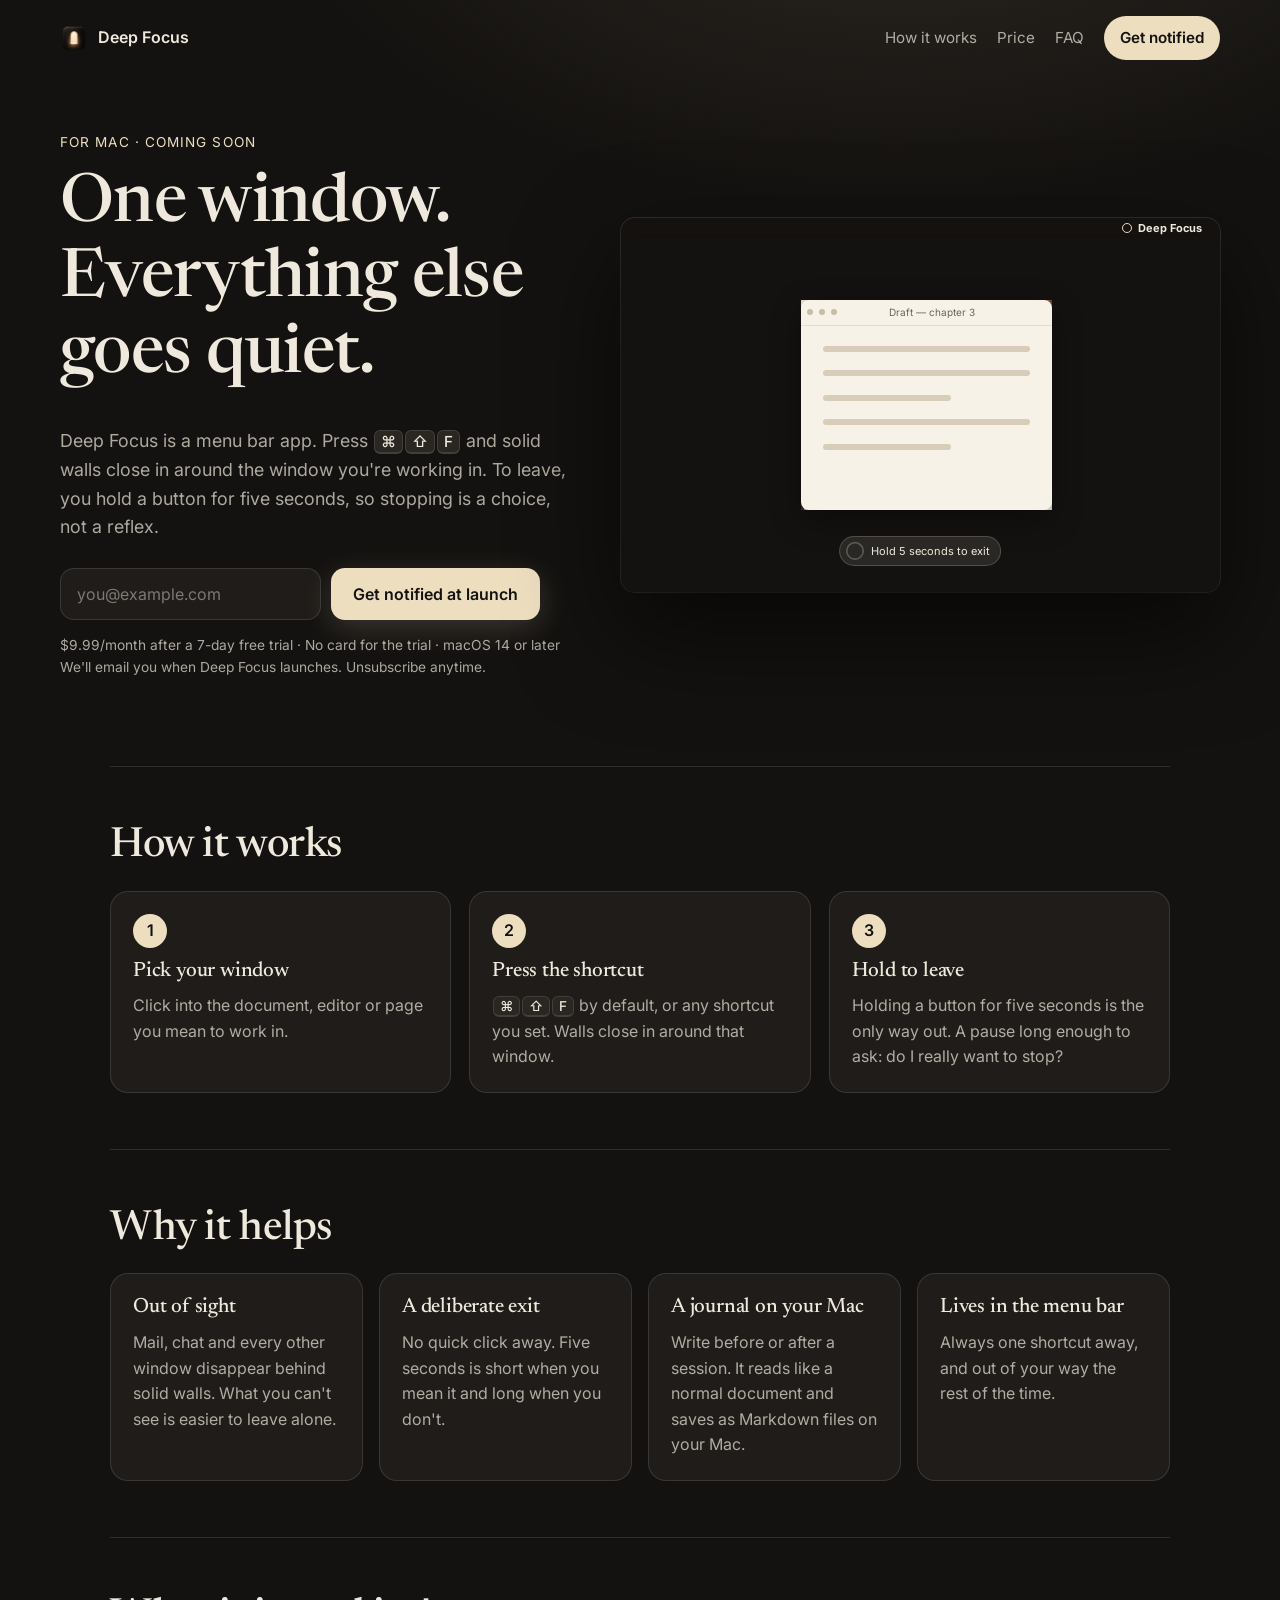
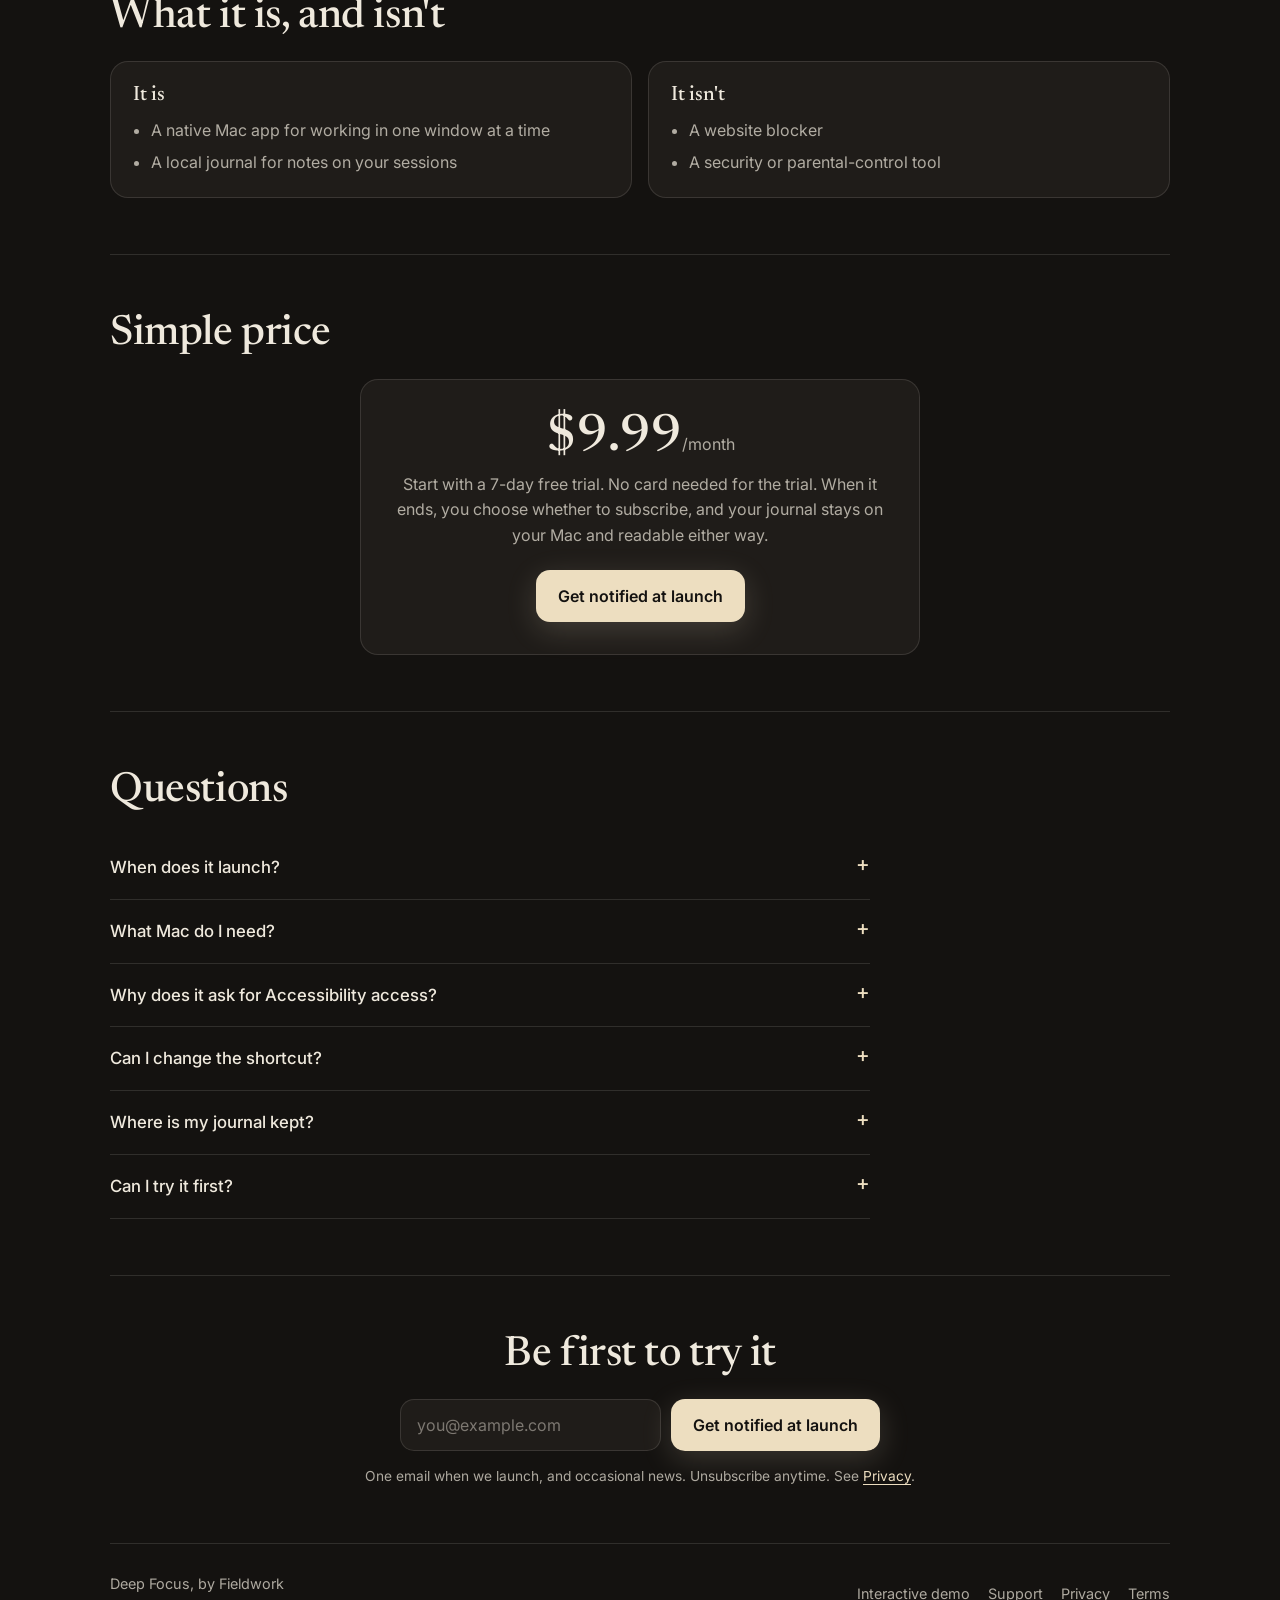
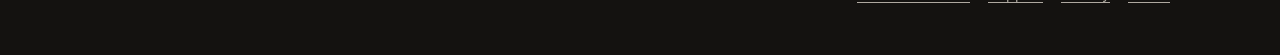
==== public/index.html @ f0deef55 "New landing page with launch-list signup; old animated page moves to try.html - index.html: conversi" ====
<!doctype html>
<html lang="en">
<head>
  <meta charset="utf-8">
  <meta name="viewport" content="width=device-width, initial-scale=1">
  <title>Deep Focus: one window, everything else goes quiet</title>
  <meta name="description" content="Deep Focus is a Mac menu bar app. Press a shortcut and solid walls close in around the window you're working in. Hold for five seconds to leave.">
  <meta property="og:title" content="Deep Focus for Mac">
  <meta property="og:description" content="One window. Everything else goes quiet.">
  <meta property="og:image" content="assets/hero-wall.webp">
  <meta name="theme-color" content="#141210">
  <link rel="icon" href="icon.png">
  <link rel="preconnect" href="https://fonts.googleapis.com">
  <link rel="preconnect" href="https://fonts.gstatic.com" crossorigin>
  <link href="https://fonts.googleapis.com/css2?family=Inter:wght@400;500;600&family=Newsreader:opsz,wght@6..72,400;6..72,500&display=swap" rel="stylesheet">
  <link rel="stylesheet" href="landing.css?v=1">
</head>
<body>
<a class="skip" href="#main">Skip to content</a>

<header class="top">
  <a class="brand" href="./"><img src="assets/icon-128.png" alt="" width="28" height="28"> Deep Focus</a>
  <nav aria-label="Site">
    <a href="#how">How it works</a>
    <a href="#price">Price</a>
    <a href="#faq">FAQ</a>
    <a class="nav-cta" href="#notify" data-track="nav_cta">Get notified</a>
  </nav>
</header>

<main id="main">
  <section class="hero">
    <div class="hero-copy">
      <p class="eyebrow">For Mac · Coming soon</p>
      <h1>One window.<br>Everything else goes quiet.</h1>
      <p class="lede">Deep Focus is a menu bar app. Press <kbd>⌘</kbd><kbd>⇧</kbd><kbd>F</kbd> and solid walls close in around the window you're working in. To leave, you hold a button for five seconds, so stopping is a choice, not a reflex.</p>

      <form class="signup" id="notify" data-signup="hero" novalidate>
        <label for="email-hero" class="sr">Email address</label>
        <input id="email-hero" name="email_address" type="email" autocomplete="email" inputmode="email" placeholder="you@example.com" required>
        <button type="submit">Get notified at launch</button>
        <p class="form-msg" role="status" aria-live="polite"></p>
      </form>
      <p class="fine">$9.99/month after a 7-day free trial · No card for the trial · macOS 14 or later<br>We'll email you when Deep Focus launches. Unsubscribe anytime.</p>
    </div>

    <div class="stage" aria-hidden="true">
      <div class="screen">
        <img class="wall" src="assets/hero-wall.webp" alt="" width="1000" height="625">
        <div class="menubar"><span></span><b>Deep Focus</b></div>
        <div class="win w-a"><i></i><i></i><i></i></div>
        <div class="win w-b"><i></i><i></i><i></i></div>
        <div class="win w-focus">
          <div class="bar"><i></i><i></i><i></i><span>Draft — chapter 3</span></div>
          <div class="lines"><p></p><p></p><p class="short"></p><p></p><p class="short"></p></div>
        </div>
        <div class="walls"><div class="wl t"></div><div class="wl b"></div><div class="wl l"></div><div class="wl r"></div></div>
        <div class="rings"><span></span><span></span><span></span></div>
        <div class="hold"><svg viewBox="0 0 36 36"><circle cx="18" cy="18" r="15"/><circle class="prog" cx="18" cy="18" r="15"/></svg>Hold 5 seconds to exit</div>
        <div class="dock"><img src="assets/dock-mail.png" alt=""><img src="assets/dock-chat.png" alt=""><img src="assets/dock-web.png" alt=""><img src="assets/dock-news.png" alt=""><img src="assets/dock-music.png" alt=""></div>
      </div>
    </div>
  </section>

  <section id="how" class="band">
    <h2>How it works</h2>
    <ol class="steps">
      <li><span>1</span><h3>Pick your window</h3><p>Click into the document, editor or page you mean to work in.</p></li>
      <li><span>2</span><h3>Press the shortcut</h3><p><kbd>⌘</kbd><kbd>⇧</kbd><kbd>F</kbd> by default, or any shortcut you set. Walls close in around that window.</p></li>
      <li><span>3</span><h3>Hold to leave</h3><p>Holding a button for five seconds is the only way out. A pause long enough to ask: do I really want to stop?</p></li>
    </ol>
  </section>

  <section class="band why">
    <h2>Why it helps</h2>
    <div class="cards">
      <article><h3>Out of sight</h3><p>Mail, chat and every other window disappear behind solid walls. What you can't see is easier to leave alone.</p></article>
      <article><h3>A deliberate exit</h3><p>No quick click away. Five seconds is short when you mean it and long when you don't.</p></article>
      <article><h3>A journal on your Mac</h3><p>Write before or after a session. It reads like a normal document and saves as Markdown files on your Mac.</p></article>
      <article><h3>Lives in the menu bar</h3><p>Always one shortcut away, and out of your way the rest of the time.</p></article>
    </div>
  </section>

  <section class="band isnt">
    <h2>What it is, and isn't</h2>
    <div class="two">
      <div><h3>It is</h3><ul><li>A native Mac app for working in one window at a time</li><li>A local journal for notes on your sessions</li></ul></div>
      <div><h3>It isn't</h3><ul><li>A website blocker</li><li>A security or parental-control tool</li></ul></div>
    </div>
  </section>

  <section id="price" class="band">
    <h2>Simple price</h2>
    <div class="price">
      <p class="amount">$9.99<small>/month</small></p>
      <p>Start with a 7-day free trial. No card needed for the trial. When it ends, you choose whether to subscribe, and your journal stays on your Mac and readable either way.</p>
      <a class="button" href="#notify-foot" data-track="price_cta">Get notified at launch</a>
    </div>
  </section>

  <section id="faq" class="band">
    <h2>Questions</h2>
    <details><summary>When does it launch?</summary><p>Soon. Leave your email above and we'll write once when it's ready to download.</p></details>
    <details><summary>What Mac do I need?</summary><p>macOS 14 or later.</p></details>
    <details><summary>Why does it ask for Accessibility access?</summary><p>macOS asks for it so Deep Focus can work with the window you've focused and place the walls around it.</p></details>
    <details><summary>Can I change the shortcut?</summary><p>Yes. <kbd>⌘</kbd><kbd>⇧</kbd><kbd>F</kbd> is the default; you can set your own.</p></details>
    <details><summary>Where is my journal kept?</summary><p>On your Mac, as Markdown files you can open in any editor.</p></details>
    <details><summary>Can I try it first?</summary><p>Yes: 7 days free, no card. You can also <a href="try.html">play with an interactive demo</a> in your browser now.</p></details>
  </section>

  <section class="band final">
    <h2>Be first to try it</h2>
    <form class="signup" id="notify-foot" data-signup="footer" novalidate>
      <label for="email-foot" class="sr">Email address</label>
      <input id="email-foot" name="email_address" type="email" autocomplete="email" inputmode="email" placeholder="you@example.com" required>
      <button type="submit">Get notified at launch</button>
      <p class="form-msg" role="status" aria-live="polite"></p>
    </form>
    <p class="fine">One email when we launch, and occasional news. Unsubscribe anytime. See <a href="privacy.html">Privacy</a>.</p>
  </section>
</main>

<footer class="foot">
  <p>Deep Focus, by Fieldwork</p>
  <nav aria-label="Footer"><a href="try.html">Interactive demo</a><a href="support.html">Support</a><a href="privacy.html">Privacy</a><a href="terms.html">Terms</a></nav>
</footer>
<script src="landing.js?v=1" defer></script>
</body>
</html>
---- public/landing.css ----
/* Deep Focus landing page. Mobile-first. Palette: charcoal #141210, ivory #EFE9DD, lamplight #EDDEC0. */
:root {
  --charcoal: #141210; --panel: #1f1c19; --panel2: #2a2622;
  --ivory: #efe9dd; --lamp: #eddec0; --muted: rgba(239,233,221,.7);
  --line: rgba(239,233,221,.13);
  --voice: "Newsreader", Georgia, serif;
  --ui: "Inter", -apple-system, system-ui, sans-serif;
}
* { box-sizing: border-box; }
html { background: var(--charcoal); scroll-behavior: smooth; }
body { margin: 0; color: var(--ivory); font: 16px/1.6 var(--ui); -webkit-font-smoothing: antialiased; overflow-x: hidden;
  background: radial-gradient(900px 520px at 70% -5%, #2e2923, transparent 70%), var(--charcoal); }
a { color: var(--lamp); text-underline-offset: 3px; }
a:hover { color: #fff; }
:focus-visible { outline: 2px solid var(--lamp); outline-offset: 3px; border-radius: 6px; }
.sr { position: absolute; width: 1px; height: 1px; overflow: hidden; clip: rect(0 0 0 0); white-space: nowrap; }
.skip { position: absolute; left: -999px; top: 8px; z-index: 9; }
.skip:focus { left: 16px; background: var(--ivory); color: var(--charcoal); padding: 6px 12px; border-radius: 8px; }
kbd { font: 500 .85em var(--ui); background: var(--panel2); border: 1px solid var(--line); border-bottom-width: 2px; border-radius: 6px; padding: 1px 6px; margin: 0 1px; color: var(--ivory); }
h1, h2, h3 { font-family: var(--voice); font-weight: 500; line-height: 1.12; margin: 0 0 .5em; letter-spacing: -.01em; }
h1 { font-size: clamp(2.3rem, 9vw, 4.2rem); }
h2 { font-size: clamp(1.8rem, 6vw, 2.6rem); }
h3 { font-size: 1.3rem; }

/* Header */
.top { display: flex; align-items: center; justify-content: space-between; gap: 12px; width: min(1160px, calc(100% - 32px)); margin: 0 auto; padding: 16px 0; }
.brand { display: flex; align-items: center; gap: 10px; color: var(--ivory); text-decoration: none; font-weight: 600; }
.brand img { border-radius: 7px; }
.top nav { display: flex; align-items: center; gap: 20px; }
.top nav a { color: var(--muted); text-decoration: none; font-size: .95rem; }
.top nav a:hover { color: var(--ivory); }
.top nav a:not(.nav-cta) { display: none; }
.nav-cta { color: var(--charcoal) !important; background: var(--lamp); padding: 10px 16px; border-radius: 999px; font-weight: 600; min-height: 44px; display: inline-flex; align-items: center; }

/* Hero */
.hero { width: min(1160px, calc(100% - 32px)); margin: 0 auto; padding: 28px 0 56px; display: grid; gap: 40px; }
.eyebrow { color: var(--lamp); font-size: .85rem; letter-spacing: .08em; text-transform: uppercase; margin: 0 0 14px; }
.lede { font-size: 1.12rem; color: var(--muted); max-width: 34em; margin: 0 0 26px; }
.fine { color: var(--muted); font-size: .86rem; margin: 14px 0 0; }

/* Signup */
.signup { display: grid; gap: 10px; max-width: 480px; }
.signup input { width: 100%; min-height: 52px; padding: 0 16px; border-radius: 14px; border: 1px solid var(--line); background: var(--panel); color: var(--ivory); font: 16px var(--ui); }
.signup input::placeholder { color: rgba(239,233,221,.45); }
.signup input:focus { outline: 2px solid var(--lamp); outline-offset: 1px; }
.signup button, .button { min-height: 52px; padding: 0 22px; border: 0; border-radius: 14px; background: var(--lamp); color: var(--charcoal); font: 600 16px var(--ui); cursor: pointer; text-decoration: none; display: inline-flex; align-items: center; justify-content: center; box-shadow: 0 8px 30px rgba(237,222,192,.18); transition: transform .15s, box-shadow .15s; }
.signup button:hover, .button:hover { transform: translateY(-1px); box-shadow: 0 12px 36px rgba(237,222,192,.28); color: var(--charcoal); }
.signup button:disabled { opacity: .7; cursor: default; transform: none; }
.form-msg { margin: 0; min-height: 0; font-size: .9rem; color: #f3b8a8; }
.form-msg:empty { display: none; }
.signup.err input { border-color: #f3b8a8; }
.thanks { margin: 0; padding: 16px 18px; border-radius: 14px; background: rgba(237,222,192,.1); border: 1px solid rgba(237,222,192,.35); }
.thanks strong { color: var(--lamp); font-size: 1.05rem; }

/* Hero visual: a small desktop where walls close in on one window */
.stage { perspective: 1400px; }
.screen { position: relative; aspect-ratio: 16 / 10; border-radius: 14px; overflow: hidden; background: #222; box-shadow: 0 40px 100px rgba(0,0,0,.6), 0 0 0 1px var(--line); }
.wall { position: absolute; inset: 0; width: 100%; height: 100%; object-fit: cover; }
.menubar { position: absolute; top: 0; left: 0; right: 0; height: 5.5%; background: rgba(20,18,16,.55); backdrop-filter: blur(6px); display: flex; align-items: center; justify-content: flex-end; padding: 0 3%; gap: 6px; font-size: clamp(7px, 1.4vw, 11px); z-index: 4; }
.menubar span { width: .9em; height: .9em; border-radius: 50%; border: 1.5px solid var(--lamp); }
.win { position: absolute; background: rgba(239,233,221,.92); border-radius: 8px; box-shadow: 0 10px 30px rgba(0,0,0,.35); }
.win i { display: inline-block; width: 6px; height: 6px; border-radius: 50%; background: #d9cfc0; margin: 6px 0 0 5px; }
.w-a { left: 5%; top: 14%; width: 30%; height: 42%; }
.w-b { right: 4%; top: 52%; width: 28%; height: 32%; }
.w-focus { left: 30%; top: 22%; width: 42%; height: 56%; background: #f7f2e8; z-index: 3; }
.w-focus .bar { height: 12%; display: flex; align-items: center; border-bottom: 1px solid #e6dccb; }
.w-focus .bar i { margin: 0 0 0 6px; background: #c9bda9; }
.w-focus .bar span { margin: 0 auto; color: #6b6357; font-size: clamp(6px, 1.2vw, 10px); transform: translateX(-12px); }
.lines { padding: 8% 9%; }
.lines p { height: clamp(3px, .7vw, 6px); background: #d8cdbb; border-radius: 4px; margin: 0 0 9%; }
.lines p.short { width: 62%; }
.walls .wl { position: absolute; background: var(--charcoal); z-index: 2; animation: close 9s cubic-bezier(.7,0,.2,1) infinite; }
.wl.t { left: 0; right: 0; top: 0; height: 22%; transform-origin: top; }
.wl.b { left: 0; right: 0; bottom: 0; height: 22%; transform-origin: bottom; }
.wl.l { top: 0; bottom: 0; left: 0; width: 30%; transform-origin: left; }
.wl.r { top: 0; bottom: 0; right: 0; width: 28%; transform-origin: right; }
.wl.t, .wl.b { animation-name: closeY; }
.wl.l, .wl.r { animation-name: closeX; }
@keyframes closeX { 0%, 8% { transform: scaleX(0); } 22%, 86% { transform: scaleX(1); } 96%, 100% { transform: scaleX(0); } }
@keyframes closeY { 0%, 8% { transform: scaleY(0); } 22%, 86% { transform: scaleY(1); } 96%, 100% { transform: scaleY(0); } }
.w-focus { animation: glow 9s ease infinite; }
@keyframes glow { 0%, 12% { box-shadow: 0 10px 30px rgba(0,0,0,.35); } 26%, 84% { box-shadow: 0 0 0 1px rgba(237,222,192,.6), 0 0 60px rgba(237,222,192,.35); } 100% { box-shadow: 0 10px 30px rgba(0,0,0,.35); } }
.rings { position: absolute; left: 51%; top: 50%; z-index: 1; }
.rings span { position: absolute; left: 0; top: 0; width: 10px; height: 10px; border-radius: 50%; border: 1px solid rgba(237,222,192,.25); transform: translate(-50%,-50%); animation: ring 9s linear infinite; }
.rings span:nth-child(2) { animation-delay: -3s; } .rings span:nth-child(3) { animation-delay: -6s; }
@keyframes ring { from { width: 10px; height: 10px; opacity: .9; } to { width: 900px; height: 900px; opacity: 0; } }
.hold { position: absolute; z-index: 4; left: 50%; bottom: 7%; transform: translateX(-50%); display: flex; align-items: center; gap: 6px; padding: 4px 10px 4px 5px; border-radius: 999px; background: rgba(239,233,221,.1); border: 1px solid rgba(239,233,221,.2); color: var(--ivory); font-size: clamp(7px, 1.3vw, 11px); white-space: nowrap; animation: holdIn 9s ease infinite; }
.hold svg { width: 1.8em; height: 1.8em; transform: rotate(-90deg); }
.hold circle { fill: none; stroke: rgba(239,233,221,.25); stroke-width: 3; }
.hold .prog { stroke: var(--lamp); stroke-dasharray: 94.3; stroke-dashoffset: 94.3; animation: prog 9s linear infinite; }
@keyframes holdIn { 0%, 24% { opacity: 0; } 30%, 88% { opacity: 1; } 94%, 100% { opacity: 0; } }
@keyframes prog { 0%, 62% { stroke-dashoffset: 94.3; } 86%, 100% { stroke-dashoffset: 0; } }
.dock { position: absolute; bottom: 2%; left: 50%; transform: translateX(-50%); display: flex; gap: 4px; padding: 4px 6px; border-radius: 10px; background: rgba(239,233,221,.18); backdrop-filter: blur(6px); z-index: 1; }
.dock img { width: clamp(14px, 3vw, 28px); height: auto; }

/* Bands */
.band { width: min(1060px, calc(100% - 32px)); margin: 0 auto; padding: 56px 0; border-top: 1px solid var(--line); }
.steps { list-style: none; padding: 0; margin: 0; display: grid; gap: 18px; }
.steps li, .cards article, .two > div, .price { background: var(--panel); border: 1px solid var(--line); border-radius: 18px; padding: 22px; }
.steps span { display: inline-grid; place-items: center; width: 34px; height: 34px; border-radius: 50%; background: var(--lamp); color: var(--charcoal); font-weight: 600; margin-bottom: 12px; }
.steps p, .cards p, .two li, .price p { color: var(--muted); margin: 0; }
.cards { display: grid; gap: 16px; }
.two { display: grid; gap: 16px; }
.two ul { margin: 0; padding-left: 1.1em; }
.two li + li { margin-top: 6px; }
.price { text-align: center; max-width: 560px; margin: 0 auto; padding: 32px 24px; }
.amount { font: 500 3.2rem var(--voice); color: var(--ivory) !important; margin: 0 0 8px !important; }
.amount small { font: 400 1rem var(--ui); color: var(--muted); }
.price .button { margin-top: 22px; }
details { border-bottom: 1px solid var(--line); padding: 4px 0; max-width: 760px; }
summary { cursor: pointer; padding: 14px 0; font-weight: 500; font-size: 1.05rem; list-style: none; display: flex; justify-content: space-between; gap: 12px; min-height: 44px; }
summary::-webkit-details-marker { display: none; }
summary::after { content: "+"; color: var(--lamp); font-size: 1.3rem; line-height: 1; }
details[open] summary::after { content: "–"; }
details p { color: var(--muted); margin: 0 0 16px; }
.final { text-align: center; }
.final .signup { margin: 0 auto; }
.foot { width: min(1060px, calc(100% - 32px)); margin: 0 auto; padding: 28px 0 40px; border-top: 1px solid var(--line); color: var(--muted); font-size: .9rem; display: flex; flex-wrap: wrap; justify-content: space-between; gap: 12px; }
.foot p { margin: 0; }
.foot nav { display: flex; flex-wrap: wrap; gap: 6px 18px; }
.foot a { color: var(--muted); padding: 10px 0; }

@media (min-width: 640px) {
  .signup { grid-template-columns: 1fr auto; }
  .form-msg, .thanks { grid-column: 1 / -1; }
  .steps { grid-template-columns: repeat(3, 1fr); }
  .cards, .two { grid-template-columns: 1fr 1fr; }
}
@media (min-width: 900px) {
  .top nav a:not(.nav-cta) { display: inline; }
  .hero { grid-template-columns: 1fr 1.15fr; align-items: center; padding: 56px 0 88px; }
  .cards { grid-template-columns: repeat(4, 1fr); }
}
@media (prefers-reduced-motion: reduce) {
  html { scroll-behavior: auto; }
  .walls .wl, .w-focus, .rings span, .hold, .hold .prog { animation: none; }
  .walls .wl { transform: none; }
  .hold { opacity: 1; }
  .hold .prog { stroke-dashoffset: 40; }
  .rings { display: none; }
  .w-focus { box-shadow: 0 0 0 1px rgba(237,222,192,.6), 0 0 60px rgba(237,222,192,.35); }
}
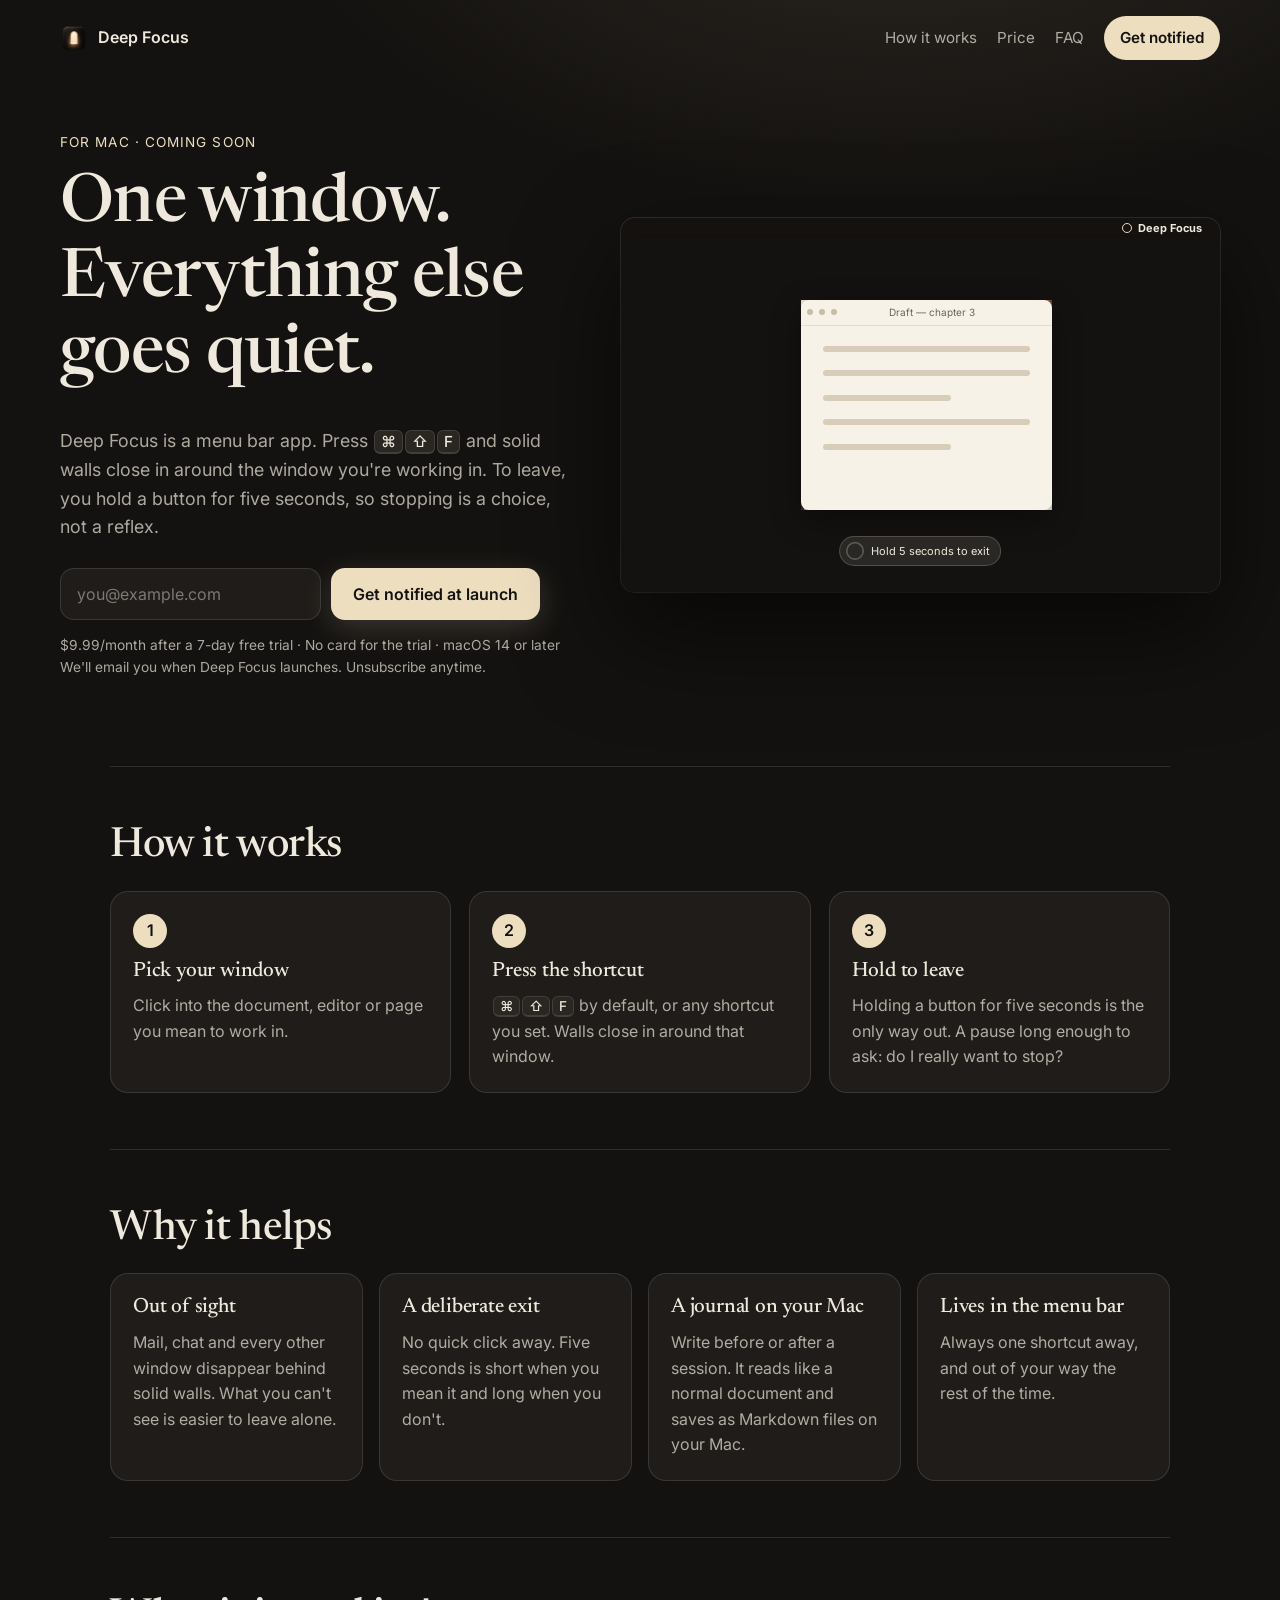
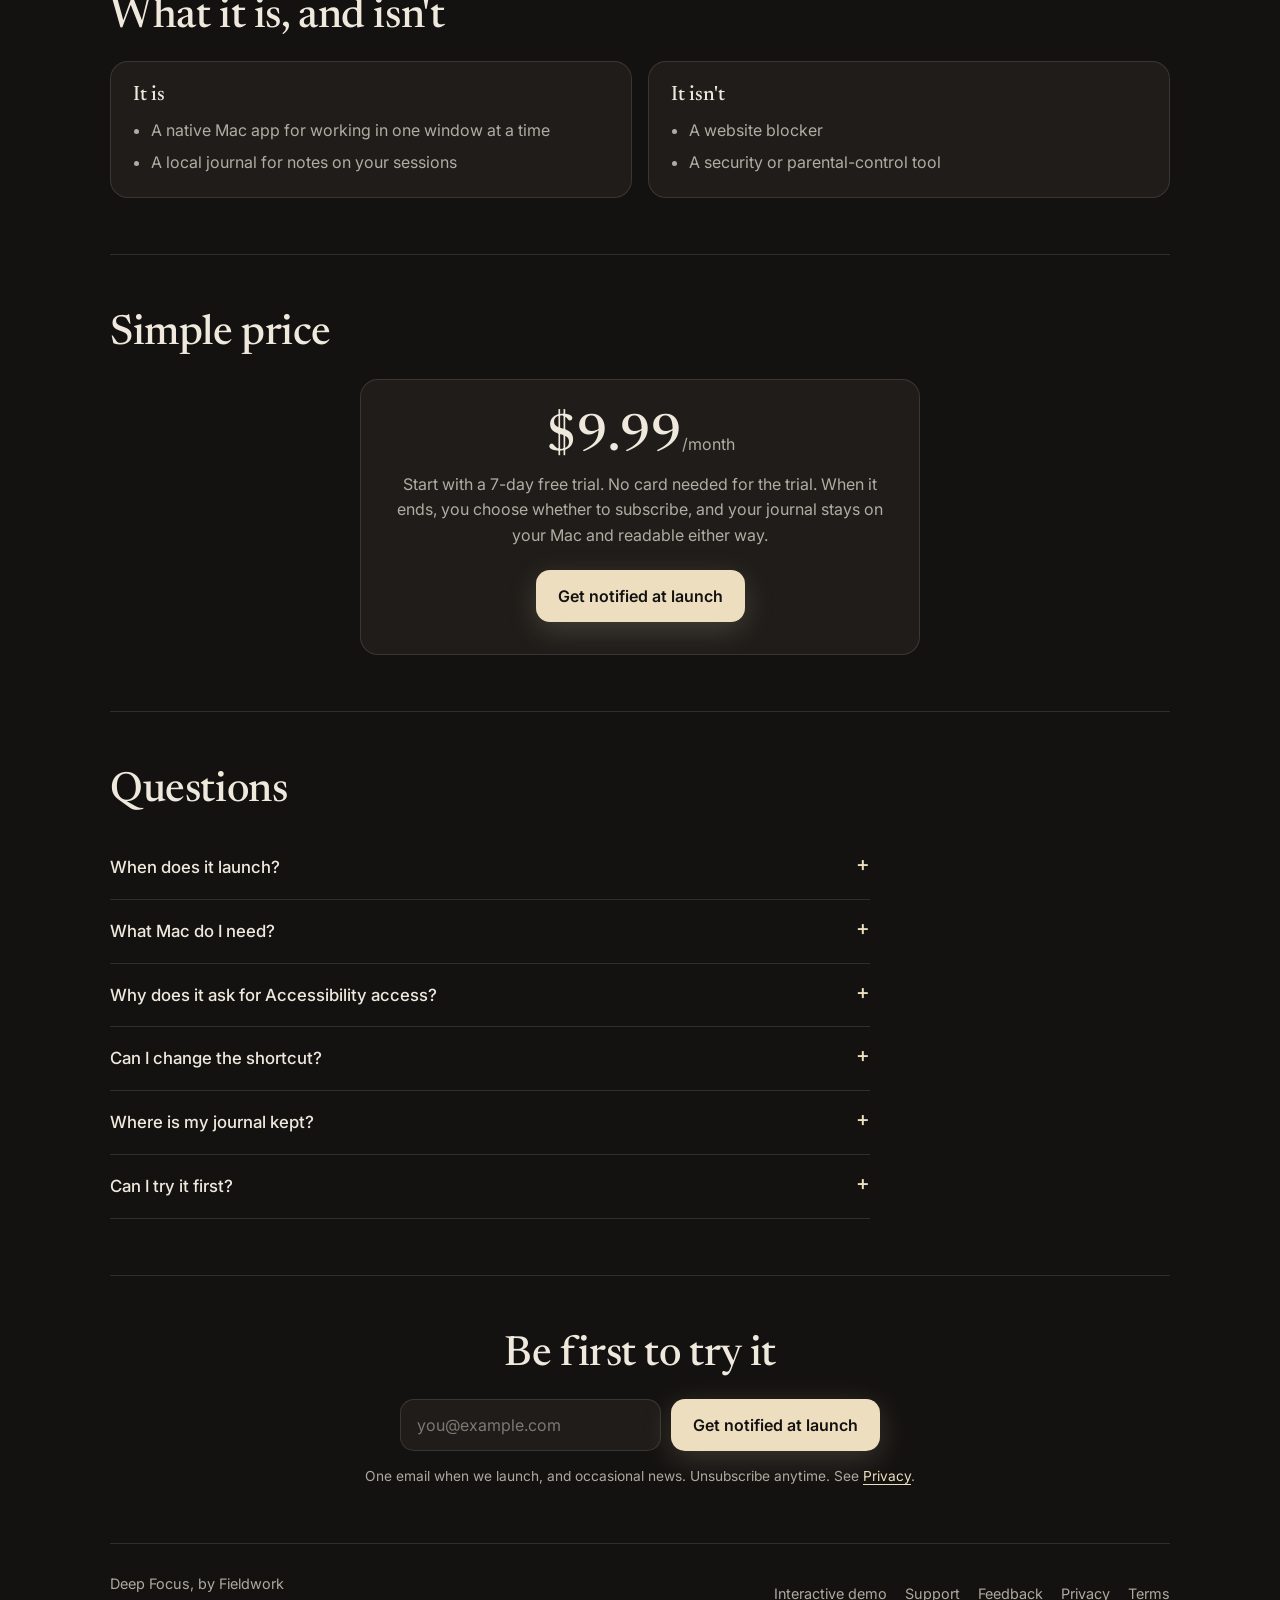
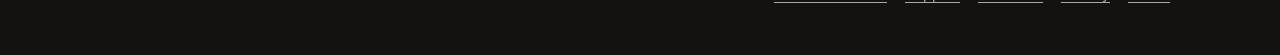
==== commit 382be432: "Feedback page: /feedback form, footer links, privacy line The form posts to the feedback service onc" ====
--- a/public/index.html
+++ b/public/index.html
@@ -14,6 +14,7 @@
   <link rel="preconnect" href="https://fonts.gstatic.com" crossorigin>
   <link href="https://fonts.googleapis.com/css2?family=Inter:wght@400;500;600&family=Newsreader:opsz,wght@6..72,400;6..72,500&display=swap" rel="stylesheet">
   <link rel="stylesheet" href="landing.css?v=1">
+  <script src="analytics.js?v=1" defer></script>
 </head>
 <body>
 <a class="skip" href="#main">Skip to content</a>
@@ -122,7 +123,7 @@
 
 <footer class="foot">
   <p>Deep Focus, by Fieldwork</p>
-  <nav aria-label="Footer"><a href="try.html">Interactive demo</a><a href="support.html">Support</a><a href="privacy.html">Privacy</a><a href="terms.html">Terms</a></nav>
+  <nav aria-label="Footer"><a href="try.html">Interactive demo</a><a href="support.html">Support</a><a href="feedback.html">Feedback</a><a href="privacy.html">Privacy</a><a href="terms.html">Terms</a></nav>
 </footer>
 <script src="landing.js?v=1" defer></script>
 </body>
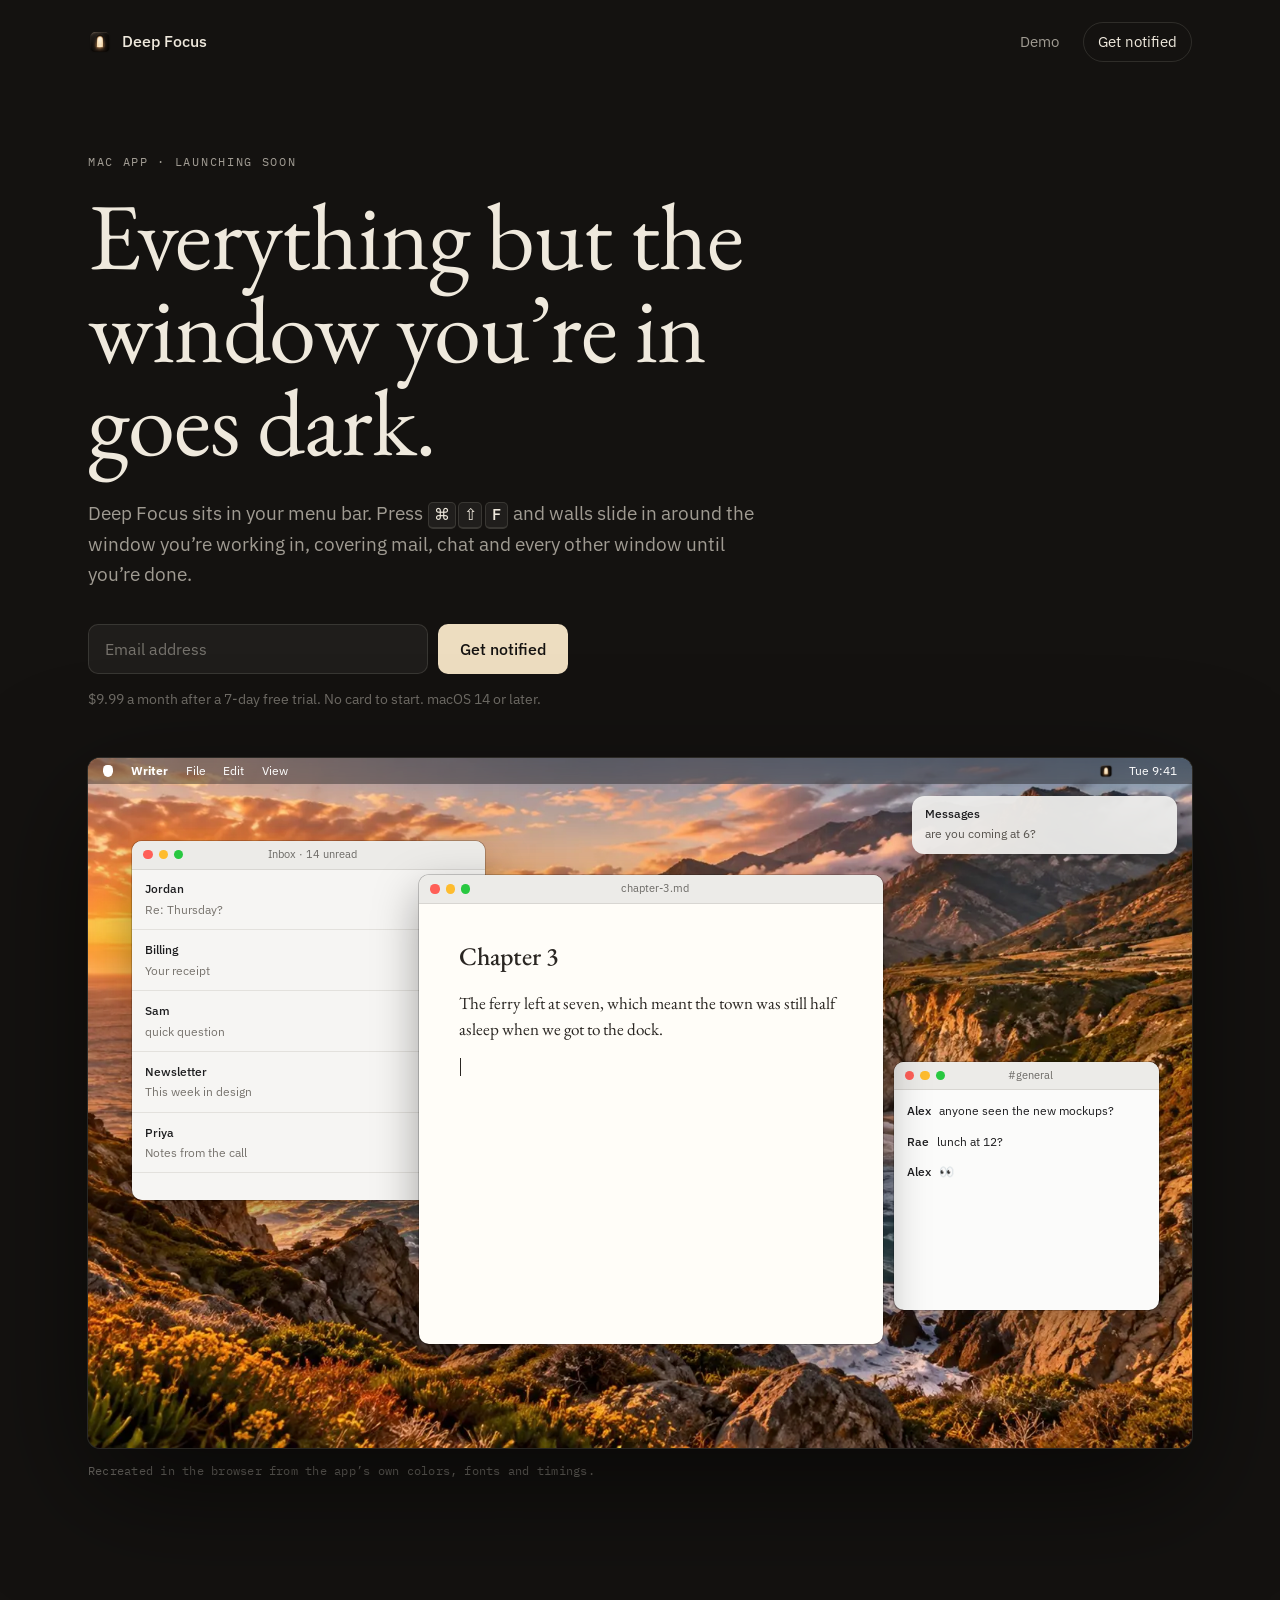
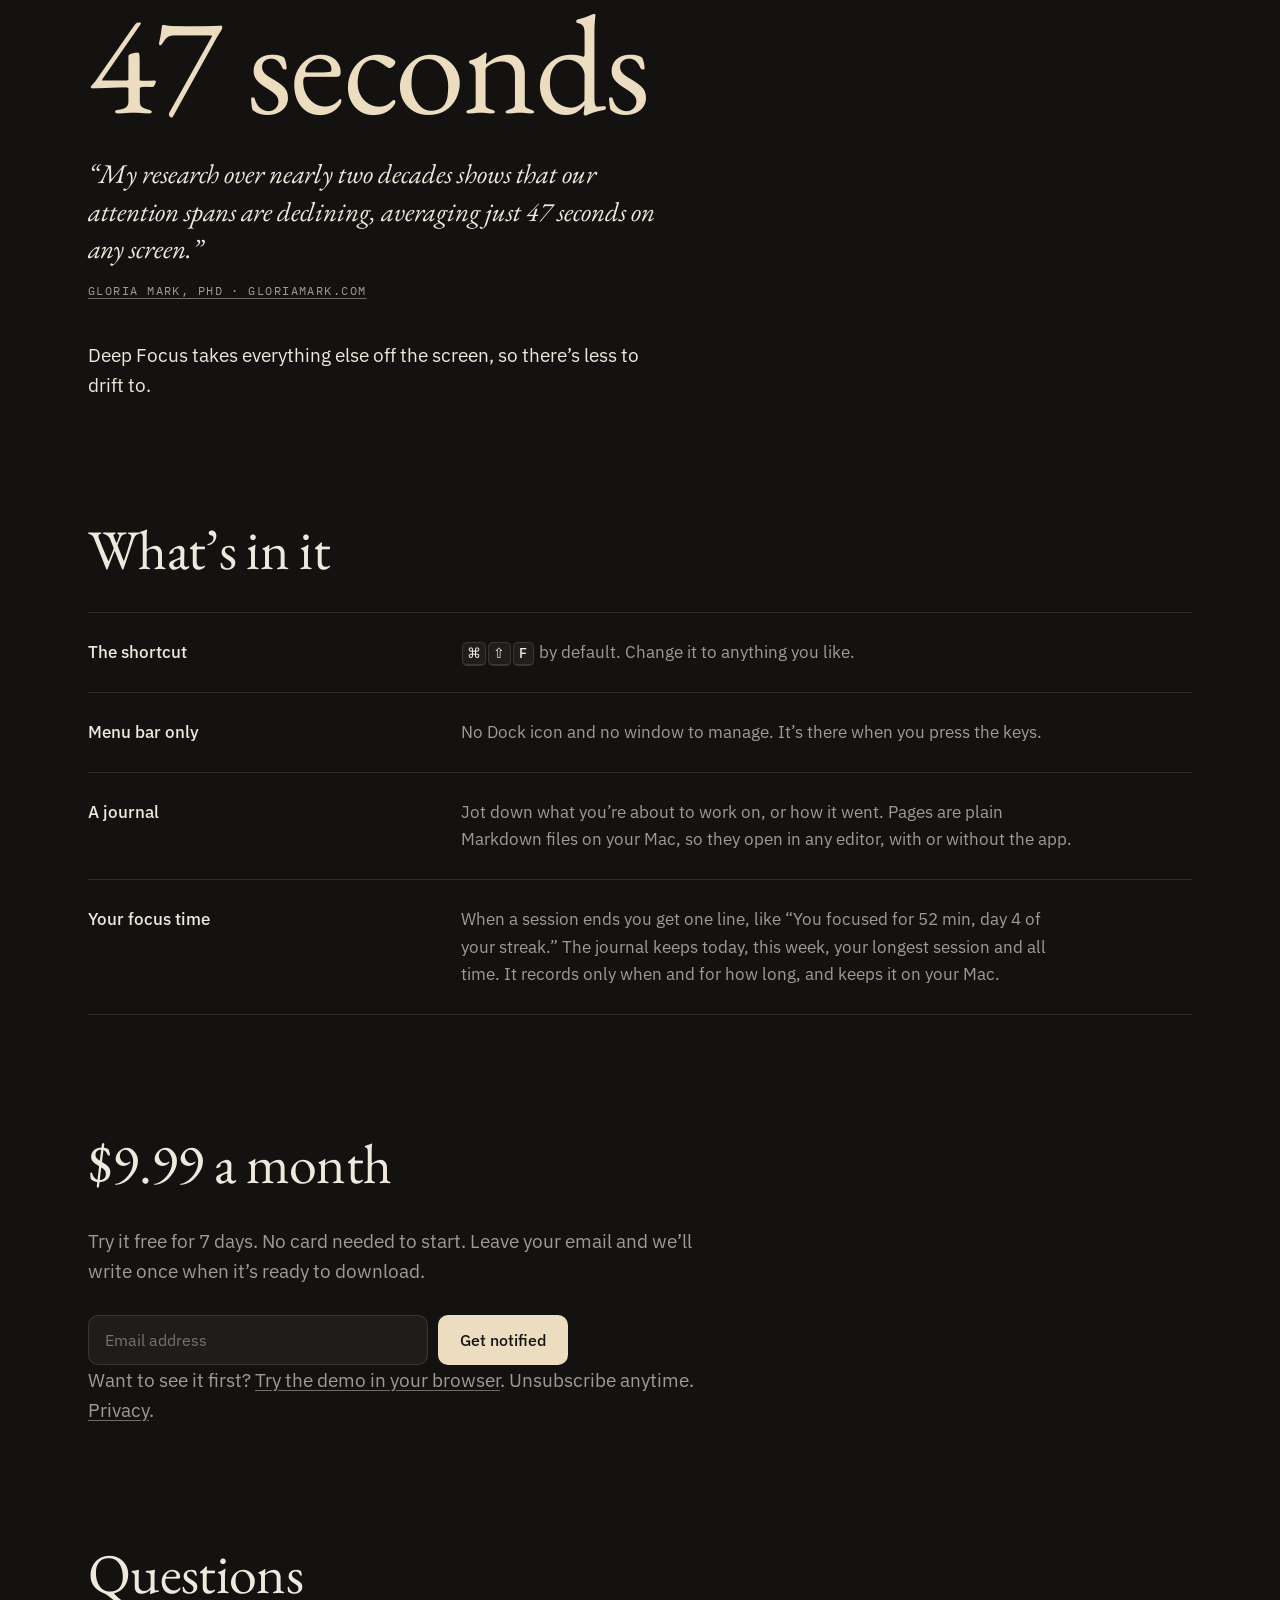
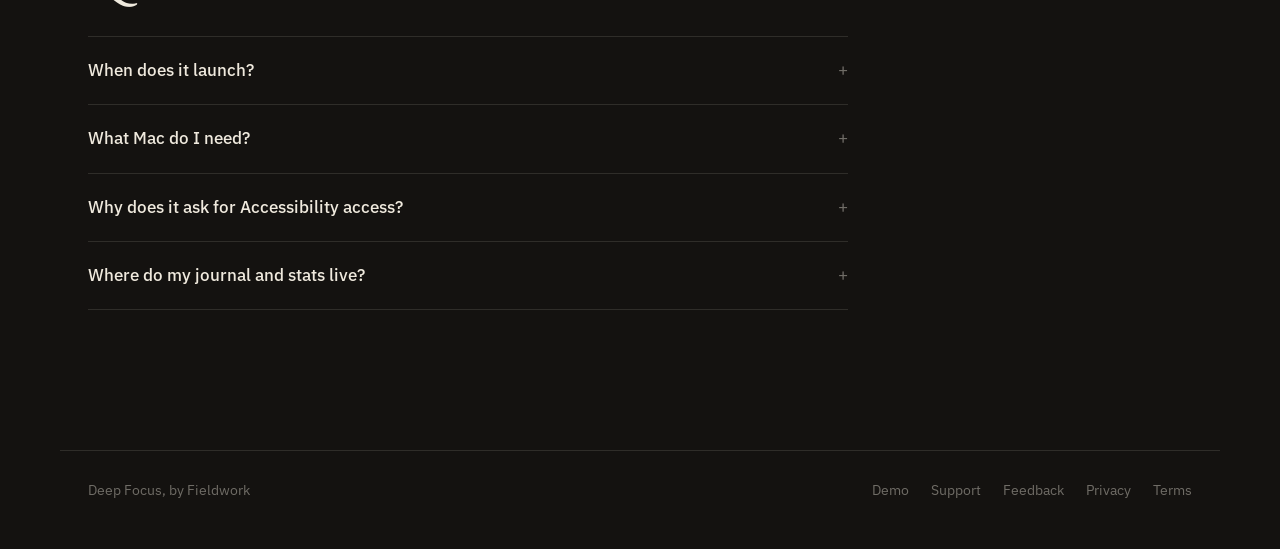
==== commit 816d98d6: "Site v3: plainer design and copy built from the real app - New type (EB Garamond, IBM Plex Sans/Mono" ====
--- a/public/index.html
+++ b/public/index.html
@@ -3,128 +3,139 @@
 <head>
   <meta charset="utf-8">
   <meta name="viewport" content="width=device-width, initial-scale=1">
-  <title>Deep Focus: one window, everything else goes quiet</title>
-  <meta name="description" content="Deep Focus is a Mac menu bar app. Press a shortcut and solid walls close in around the window you're working in. Hold for five seconds to leave.">
+  <title>Deep Focus for Mac: everything but your window goes dark</title>
+  <meta name="description" content="A Mac menu bar app. Press ⌘⇧F and walls slide in around the window you're working in, covering every other window until you're done. $9.99 a month after a 7-day free trial.">
   <meta property="og:title" content="Deep Focus for Mac">
-  <meta property="og:description" content="One window. Everything else goes quiet.">
-  <meta property="og:image" content="assets/hero-wall.webp">
+  <meta property="og:description" content="Press ⌘⇧F and everything but the window you're working in goes dark.">
+  <meta property="og:image" content="https://getdeepfocus.com/assets/og.jpg">
   <meta name="theme-color" content="#141210">
   <link rel="icon" href="icon.png">
   <link rel="preconnect" href="https://fonts.googleapis.com">
   <link rel="preconnect" href="https://fonts.gstatic.com" crossorigin>
-  <link href="https://fonts.googleapis.com/css2?family=Inter:wght@400;500;600&family=Newsreader:opsz,wght@6..72,400;6..72,500&display=swap" rel="stylesheet">
-  <link rel="stylesheet" href="landing.css?v=1">
+  <link href="https://fonts.googleapis.com/css2?family=EB+Garamond:ital,wght@0,400;0,500;1,400&family=IBM+Plex+Mono:wght@400&family=IBM+Plex+Sans:wght@400;500&display=swap" rel="stylesheet">
+  <link rel="preload" as="image" href="assets/stage-coast.webp" type="image/webp" media="(min-width: 721px)">
+  <link rel="stylesheet" href="landing.css?v=3">
   <script src="analytics.js?v=1" defer></script>
 </head>
 <body>
 <a class="skip" href="#main">Skip to content</a>
 
 <header class="top">
-  <a class="brand" href="./"><img src="assets/icon-128.png" alt="" width="28" height="28"> Deep Focus</a>
+  <a class="brand" href="./"><img src="assets/icon-128.png" alt="" width="24" height="24"> Deep Focus</a>
   <nav aria-label="Site">
-    <a href="#how">How it works</a>
-    <a href="#price">Price</a>
-    <a href="#faq">FAQ</a>
+    <a href="try.html" data-track="nav_demo">Demo</a>
     <a class="nav-cta" href="#notify" data-track="nav_cta">Get notified</a>
   </nav>
 </header>
 
 <main id="main">
   <section class="hero">
-    <div class="hero-copy">
-      <p class="eyebrow">For Mac · Coming soon</p>
-      <h1>One window.<br>Everything else goes quiet.</h1>
-      <p class="lede">Deep Focus is a menu bar app. Press <kbd>⌘</kbd><kbd>⇧</kbd><kbd>F</kbd> and solid walls close in around the window you're working in. To leave, you hold a button for five seconds, so stopping is a choice, not a reflex.</p>
+    <p class="label">Mac app &middot; launching soon</p>
+    <h1>Everything but the window you&rsquo;re in goes dark.</h1>
+    <p class="lede">Deep Focus sits in your menu bar. Press <kbd>⌘</kbd><kbd>⇧</kbd><kbd>F</kbd> and walls slide in around the window you&rsquo;re working in, covering mail, chat and every other window until you&rsquo;re done.</p>
 
-      <form class="signup" id="notify" data-signup="hero" novalidate>
-        <label for="email-hero" class="sr">Email address</label>
-        <input id="email-hero" name="email_address" type="email" autocomplete="email" inputmode="email" placeholder="you@example.com" required>
-        <button type="submit">Get notified at launch</button>
-        <p class="form-msg" role="status" aria-live="polite"></p>
-      </form>
-      <p class="fine">$9.99/month after a 7-day free trial · No card for the trial · macOS 14 or later<br>We'll email you when Deep Focus launches. Unsubscribe anytime.</p>
-    </div>
-
-    <div class="stage" aria-hidden="true">
-      <div class="screen">
-        <img class="wall" src="assets/hero-wall.webp" alt="" width="1000" height="625">
-        <div class="menubar"><span></span><b>Deep Focus</b></div>
-        <div class="win w-a"><i></i><i></i><i></i></div>
-        <div class="win w-b"><i></i><i></i><i></i></div>
-        <div class="win w-focus">
-          <div class="bar"><i></i><i></i><i></i><span>Draft — chapter 3</span></div>
-          <div class="lines"><p></p><p></p><p class="short"></p><p></p><p class="short"></p></div>
-        </div>
-        <div class="walls"><div class="wl t"></div><div class="wl b"></div><div class="wl l"></div><div class="wl r"></div></div>
-        <div class="rings"><span></span><span></span><span></span></div>
-        <div class="hold"><svg viewBox="0 0 36 36"><circle cx="18" cy="18" r="15"/><circle class="prog" cx="18" cy="18" r="15"/></svg>Hold 5 seconds to exit</div>
-        <div class="dock"><img src="assets/dock-mail.png" alt=""><img src="assets/dock-chat.png" alt=""><img src="assets/dock-web.png" alt=""><img src="assets/dock-news.png" alt=""><img src="assets/dock-music.png" alt=""></div>
-      </div>
-    </div>
+    <form class="signup" id="notify" data-signup="hero" novalidate>
+      <label for="email-hero" class="sr">Email address</label>
+      <input id="email-hero" name="email_address" type="email" autocomplete="email" inputmode="email" placeholder="Email address" required>
+      <button type="submit">Get notified</button>
+      <p class="form-msg" role="status" aria-live="polite"></p>
+    </form>
+    <p class="fine">$9.99 a month after a 7-day free trial. No card to start. macOS 14 or later.</p>
   </section>
 
-  <section id="how" class="band">
-    <h2>How it works</h2>
-    <ol class="steps">
-      <li><span>1</span><h3>Pick your window</h3><p>Click into the document, editor or page you mean to work in.</p></li>
-      <li><span>2</span><h3>Press the shortcut</h3><p><kbd>⌘</kbd><kbd>⇧</kbd><kbd>F</kbd> by default, or any shortcut you set. Walls close in around that window.</p></li>
-      <li><span>3</span><h3>Hold to leave</h3><p>Holding a button for five seconds is the only way out. A pause long enough to ask: do I really want to stop?</p></li>
-    </ol>
+  <figure class="stage-wrap">
+    <div class="stage" id="stage" aria-hidden="true">
+      <div class="menubar"><span class="apple"></span><b>Writer</b><span>File</span><span>Edit</span><span>View</span><span class="right"><img src="assets/icon-128.png" alt="" width="14" height="14"><span class="clock">Tue 9:41</span></span></div>
+
+      <div class="win mail">
+        <div class="tb"><i></i><i></i><i></i><span>Inbox &middot; 14 unread</span></div>
+        <ul>
+          <li><b>Jordan</b><span>Re: Thursday?</span></li>
+          <li><b>Billing</b><span>Your receipt</span></li>
+          <li><b>Sam</b><span>quick question</span></li>
+          <li><b>Newsletter</b><span>This week in design</span></li>
+          <li><b>Priya</b><span>Notes from the call</span></li>
+        </ul>
+      </div>
+
+      <div class="win chat">
+        <div class="tb"><i></i><i></i><i></i><span>#general</span></div>
+        <p><b>Alex</b> anyone seen the new mockups?</p>
+        <p><b>Rae</b> lunch at 12?</p>
+        <p><b>Alex</b> 👀</p>
+      </div>
+
+      <div class="win doc" id="doc">
+        <div class="tb"><i></i><i></i><i></i><span>chapter-3.md</span></div>
+        <div class="page">
+          <h4>Chapter 3</h4>
+          <p>The ferry left at seven, which meant the town was still half asleep when we got to the dock.</p>
+          <p class="typing"><span>Nobody on board said much for the first hour.</span><em class="caret"></em></p>
+        </div>
+      </div>
+
+      <div class="toasts">
+        <div class="toast"><b>Messages</b><span>are you coming at 6?</span></div>
+        <div class="toast"><b>Mail</b><span>3 new messages</span></div>
+        <div class="toast"><b>Calendar</b><span>Standup in 5 minutes</span></div>
+      </div>
+
+      <div class="walls">
+        <div class="wall" data-side="top"><i></i></div>
+        <div class="wall" data-side="bottom"><i></i></div>
+        <div class="wall" data-side="left"><i></i></div>
+        <div class="wall" data-side="right"><i></i></div>
+      </div>
+
+      <div class="bubble">You focused for 52 min, day 4 of your streak</div>
+    </div>
+    <figcaption>Recreated in the browser from the app&rsquo;s own colors, fonts and timings.</figcaption>
+  </figure>
+
+  <section class="fact">
+    <p class="big">47 seconds</p>
+    <blockquote>
+      <p>&ldquo;My research over nearly two decades shows that our attention spans are declining, averaging just 47 seconds on any screen.&rdquo;</p>
+      <footer><a href="https://gloriamark.com/attention-span/" rel="noopener">Gloria Mark, PhD &middot; gloriamark.com</a></footer>
+    </blockquote>
+    <p class="after">Deep Focus takes everything else off the screen, so there&rsquo;s less to drift to.</p>
   </section>
 
-  <section class="band why">
-    <h2>Why it helps</h2>
-    <div class="cards">
-      <article><h3>Out of sight</h3><p>Mail, chat and every other window disappear behind solid walls. What you can't see is easier to leave alone.</p></article>
-      <article><h3>A deliberate exit</h3><p>No quick click away. Five seconds is short when you mean it and long when you don't.</p></article>
-      <article><h3>A journal on your Mac</h3><p>Write before or after a session. It reads like a normal document and saves as Markdown files on your Mac.</p></article>
-      <article><h3>Lives in the menu bar</h3><p>Always one shortcut away, and out of your way the rest of the time.</p></article>
-    </div>
+  <section class="details" aria-labelledby="whats-in-it">
+    <h2 id="whats-in-it">What&rsquo;s in it</h2>
+    <dl>
+      <div><dt>The shortcut</dt><dd><kbd>⌘</kbd><kbd>⇧</kbd><kbd>F</kbd> by default. Change it to anything you like.</dd></div>
+      <div><dt>Menu bar only</dt><dd>No Dock icon and no window to manage. It&rsquo;s there when you press the keys.</dd></div>
+      <div><dt>A journal</dt><dd>Jot down what you&rsquo;re about to work on, or how it went. Pages are plain Markdown files on your Mac, so they open in any editor, with or without the app.</dd></div>
+      <div><dt>Your focus time</dt><dd>When a session ends you get one line, like &ldquo;You focused for 52 min, day 4 of your streak.&rdquo; The journal keeps today, this week, your longest session and all time. It records only when and for how long, and keeps it on your Mac.</dd></div>
+    </dl>
   </section>
 
-  <section class="band isnt">
-    <h2>What it is, and isn't</h2>
-    <div class="two">
-      <div><h3>It is</h3><ul><li>A native Mac app for working in one window at a time</li><li>A local journal for notes on your sessions</li></ul></div>
-      <div><h3>It isn't</h3><ul><li>A website blocker</li><li>A security or parental-control tool</li></ul></div>
-    </div>
+  <section class="price" id="price" aria-labelledby="price-h">
+    <h2 id="price-h">$9.99 a month</h2>
+    <p>Try it free for 7 days. No card needed to start. Leave your email and we&rsquo;ll write once when it&rsquo;s ready to download.</p>
+    <form class="signup" id="notify-foot" data-signup="footer" novalidate>
+      <label for="email-foot" class="sr">Email address</label>
+      <input id="email-foot" name="email_address" type="email" autocomplete="email" inputmode="email" placeholder="Email address" required>
+      <button type="submit">Get notified</button>
+      <p class="form-msg" role="status" aria-live="polite"></p>
+    </form>
+    <p class="fine">Want to see it first? <a href="try.html" data-track="price_demo">Try the demo in your browser</a>. Unsubscribe anytime. <a href="privacy.html">Privacy</a>.</p>
   </section>
 
-  <section id="price" class="band">
-    <h2>Simple price</h2>
-    <div class="price">
-      <p class="amount">$9.99<small>/month</small></p>
-      <p>Start with a 7-day free trial. No card needed for the trial. When it ends, you choose whether to subscribe, and your journal stays on your Mac and readable either way.</p>
-      <a class="button" href="#notify-foot" data-track="price_cta">Get notified at launch</a>
-    </div>
-  </section>
-
-  <section id="faq" class="band">
-    <h2>Questions</h2>
-    <details><summary>When does it launch?</summary><p>Soon. Leave your email above and we'll write once when it's ready to download.</p></details>
-    <details><summary>What Mac do I need?</summary><p>macOS 14 or later.</p></details>
-    <details><summary>Why does it ask for Accessibility access?</summary><p>macOS asks for it so Deep Focus can work with the window you've focused and place the walls around it.</p></details>
-    <details><summary>Can I change the shortcut?</summary><p>Yes. <kbd>⌘</kbd><kbd>⇧</kbd><kbd>F</kbd> is the default; you can set your own.</p></details>
-    <details><summary>Where is my journal kept?</summary><p>On your Mac, as Markdown files you can open in any editor.</p></details>
-    <details><summary>Can I try it first?</summary><p>Yes: 7 days free, no card. You can also <a href="try.html">play with an interactive demo</a> in your browser now.</p></details>
-  </section>
-
-  <section class="band final">
-    <h2>Be first to try it</h2>
-    <form class="signup" id="notify-foot" data-signup="footer" novalidate>
-      <label for="email-foot" class="sr">Email address</label>
-      <input id="email-foot" name="email_address" type="email" autocomplete="email" inputmode="email" placeholder="you@example.com" required>
-      <button type="submit">Get notified at launch</button>
-      <p class="form-msg" role="status" aria-live="polite"></p>
-    </form>
-    <p class="fine">One email when we launch, and occasional news. Unsubscribe anytime. See <a href="privacy.html">Privacy</a>.</p>
+  <section class="faq" aria-labelledby="faq-h">
+    <h2 id="faq-h">Questions</h2>
+    <details><summary>When does it launch?</summary><p>Soon. Leave your email and we&rsquo;ll write when it&rsquo;s ready.</p></details>
+    <details><summary>What Mac do I need?</summary><p>Any Mac on macOS 14 (Sonoma) or later.</p></details>
+    <details><summary>Why does it ask for Accessibility access?</summary><p>macOS asks for it so Deep Focus can find the window you&rsquo;re working in and put the walls around it.</p></details>
+    <details><summary>Where do my journal and stats live?</summary><p>On your Mac, in ~/Library/Application Support/Deep Focus. The journal is plain Markdown.</p></details>
   </section>
 </main>
 
 <footer class="foot">
   <p>Deep Focus, by Fieldwork</p>
-  <nav aria-label="Footer"><a href="try.html">Interactive demo</a><a href="support.html">Support</a><a href="feedback.html">Feedback</a><a href="privacy.html">Privacy</a><a href="terms.html">Terms</a></nav>
+  <nav aria-label="Footer"><a href="try.html">Demo</a><a href="support.html">Support</a><a href="feedback.html">Feedback</a><a href="privacy.html">Privacy</a><a href="terms.html">Terms</a></nav>
 </footer>
-<script src="landing.js?v=1" defer></script>
+<script src="landing.js?v=3" defer></script>
 </body>
 </html>
--- a/public/landing.css
+++ b/public/landing.css
@@ -1,142 +1,219 @@
-/* Deep Focus landing page. Mobile-first. Palette: charcoal #141210, ivory #EFE9DD, lamplight #EDDEC0. */
+/* Deep Focus landing page, v3. Colors are the app's own (Theme.swift). */
 :root {
-  --charcoal: #141210; --panel: #1f1c19; --panel2: #2a2622;
-  --ivory: #efe9dd; --lamp: #eddec0; --muted: rgba(239,233,221,.7);
-  --line: rgba(239,233,221,.13);
-  --voice: "Newsreader", Georgia, serif;
-  --ui: "Inter", -apple-system, system-ui, sans-serif;
-}
-* { box-sizing: border-box; }
-html { background: var(--charcoal); scroll-behavior: smooth; }
-body { margin: 0; color: var(--ivory); font: 16px/1.6 var(--ui); -webkit-font-smoothing: antialiased; overflow-x: hidden;
-  background: radial-gradient(900px 520px at 70% -5%, #2e2923, transparent 70%), var(--charcoal); }
-a { color: var(--lamp); text-underline-offset: 3px; }
-a:hover { color: #fff; }
-:focus-visible { outline: 2px solid var(--lamp); outline-offset: 3px; border-radius: 6px; }
+  --bg: #141210;
+  --ink: #efe9dd;
+  --muted: rgba(239, 233, 221, .64);
+  --faint: rgba(239, 233, 221, .42);
+  --line: rgba(239, 233, 221, .12);
+  --lamp: #edddc0;
+  --serif: "EB Garamond", "Iowan Old Style", Georgia, serif;
+  --sans: "IBM Plex Sans", -apple-system, "Helvetica Neue", Arial, sans-serif;
+  --mono: "IBM Plex Mono", ui-monospace, Menlo, monospace;
+}
+*, *::before, *::after { box-sizing: border-box; }
+html { -webkit-text-size-adjust: 100%; }
+body {
+  margin: 0; background: var(--bg); color: var(--ink);
+  font: 400 17px/1.6 var(--sans);
+  -webkit-font-smoothing: antialiased; text-rendering: optimizeLegibility;
+}
+a { color: inherit; text-decoration-color: var(--faint); text-underline-offset: 3px; }
+a:hover { text-decoration-color: var(--ink); }
+:focus-visible { outline: 2px solid var(--lamp); outline-offset: 3px; border-radius: 4px; }
 .sr { position: absolute; width: 1px; height: 1px; overflow: hidden; clip: rect(0 0 0 0); white-space: nowrap; }
-.skip { position: absolute; left: -999px; top: 8px; z-index: 9; }
-.skip:focus { left: 16px; background: var(--ivory); color: var(--charcoal); padding: 6px 12px; border-radius: 8px; }
-kbd { font: 500 .85em var(--ui); background: var(--panel2); border: 1px solid var(--line); border-bottom-width: 2px; border-radius: 6px; padding: 1px 6px; margin: 0 1px; color: var(--ivory); }
-h1, h2, h3 { font-family: var(--voice); font-weight: 500; line-height: 1.12; margin: 0 0 .5em; letter-spacing: -.01em; }
-h1 { font-size: clamp(2.3rem, 9vw, 4.2rem); }
-h2 { font-size: clamp(1.8rem, 6vw, 2.6rem); }
-h3 { font-size: 1.3rem; }
+.skip { position: absolute; left: -9999px; top: 8px; background: var(--ink); color: var(--bg); padding: 8px 12px; z-index: 10; }
+.skip:focus { left: 8px; }
+
+kbd {
+  display: inline-block; min-width: 1.5em; padding: 0 .3em; margin: 0 .08em;
+  font: 500 .82em/1.5 var(--sans); text-align: center;
+  border: 1px solid var(--line); border-bottom-width: 2px; border-radius: 5px;
+  background: rgba(239, 233, 221, .06); color: var(--ink);
+}
 
 /* Header */
-.top { display: flex; align-items: center; justify-content: space-between; gap: 12px; width: min(1160px, calc(100% - 32px)); margin: 0 auto; padding: 16px 0; }
-.brand { display: flex; align-items: center; gap: 10px; color: var(--ivory); text-decoration: none; font-weight: 600; }
-.brand img { border-radius: 7px; }
-.top nav { display: flex; align-items: center; gap: 20px; }
-.top nav a { color: var(--muted); text-decoration: none; font-size: .95rem; }
-.top nav a:hover { color: var(--ivory); }
-.top nav a:not(.nav-cta) { display: none; }
-.nav-cta { color: var(--charcoal) !important; background: var(--lamp); padding: 10px 16px; border-radius: 999px; font-weight: 600; min-height: 44px; display: inline-flex; align-items: center; }
-
-/* Hero */
-.hero { width: min(1160px, calc(100% - 32px)); margin: 0 auto; padding: 28px 0 56px; display: grid; gap: 40px; }
-.eyebrow { color: var(--lamp); font-size: .85rem; letter-spacing: .08em; text-transform: uppercase; margin: 0 0 14px; }
-.lede { font-size: 1.12rem; color: var(--muted); max-width: 34em; margin: 0 0 26px; }
-.fine { color: var(--muted); font-size: .86rem; margin: 14px 0 0; }
+.top {
+  display: flex; align-items: center; justify-content: space-between;
+  max-width: 1160px; margin: 0 auto; padding: 22px 28px;
+}
+.brand { display: flex; align-items: center; gap: 10px; text-decoration: none; font-weight: 500; font-size: 16px; }
+.brand img { border-radius: 6px; }
+.top nav { display: flex; align-items: center; gap: 24px; font-size: 15px; }
+.top nav a { text-decoration: none; color: var(--muted); }
+.top nav a:hover { color: var(--ink); }
+.top .nav-cta { color: var(--ink); border: 1px solid var(--line); padding: 7px 14px; border-radius: 999px; }
+
+/* Hero copy */
+.hero { max-width: 1160px; margin: 0 auto; padding: 72px 28px 48px; }
+.label {
+  margin: 0 0 22px; font: 400 12px/1 var(--mono);
+  letter-spacing: .14em; text-transform: uppercase; color: var(--muted);
+}
+h1, h2, .big { font-family: var(--serif); font-weight: 400; letter-spacing: -.012em; }
+h1 {
+  margin: 0; max-width: 15ch;
+  font-size: clamp(46px, 7.4vw, 104px); line-height: .98;
+}
+.lede { max-width: 36em; margin: 30px 0 0; font-size: 19px; color: var(--muted); }
+.lede kbd { color: var(--ink); }
 
 /* Signup */
-.signup { display: grid; gap: 10px; max-width: 480px; }
-.signup input { width: 100%; min-height: 52px; padding: 0 16px; border-radius: 14px; border: 1px solid var(--line); background: var(--panel); color: var(--ivory); font: 16px var(--ui); }
-.signup input::placeholder { color: rgba(239,233,221,.45); }
-.signup input:focus { outline: 2px solid var(--lamp); outline-offset: 1px; }
-.signup button, .button { min-height: 52px; padding: 0 22px; border: 0; border-radius: 14px; background: var(--lamp); color: var(--charcoal); font: 600 16px var(--ui); cursor: pointer; text-decoration: none; display: inline-flex; align-items: center; justify-content: center; box-shadow: 0 8px 30px rgba(237,222,192,.18); transition: transform .15s, box-shadow .15s; }
-.signup button:hover, .button:hover { transform: translateY(-1px); box-shadow: 0 12px 36px rgba(237,222,192,.28); color: var(--charcoal); }
-.signup button:disabled { opacity: .7; cursor: default; transform: none; }
-.form-msg { margin: 0; min-height: 0; font-size: .9rem; color: #f3b8a8; }
+.signup { display: flex; flex-wrap: wrap; gap: 10px; max-width: 480px; margin-top: 34px; }
+.signup input {
+  flex: 1 1 220px; min-width: 0; height: 50px; padding: 0 16px;
+  font: 400 16px var(--sans); color: var(--ink);
+  background: rgba(239, 233, 221, .05); border: 1px solid var(--line); border-radius: 10px;
+}
+.signup input::placeholder { color: var(--faint); }
+.signup input:focus { outline: none; border-color: var(--lamp); }
+.signup button {
+  height: 50px; padding: 0 22px; border: 0; border-radius: 10px; cursor: pointer;
+  font: 500 16px var(--sans); color: var(--bg); background: var(--lamp);
+}
+.signup button:hover { background: #f6ead2; }
+.signup button:disabled { opacity: .6; cursor: default; }
+.form-msg { flex-basis: 100%; margin: 0; min-height: 0; font-size: 14px; color: #f0b7a4; }
 .form-msg:empty { display: none; }
-.signup.err input { border-color: #f3b8a8; }
-.thanks { margin: 0; padding: 16px 18px; border-radius: 14px; background: rgba(237,222,192,.1); border: 1px solid rgba(237,222,192,.35); }
-.thanks strong { color: var(--lamp); font-size: 1.05rem; }
-
-/* Hero visual: a small desktop where walls close in on one window */
-.stage { perspective: 1400px; }
-.screen { position: relative; aspect-ratio: 16 / 10; border-radius: 14px; overflow: hidden; background: #222; box-shadow: 0 40px 100px rgba(0,0,0,.6), 0 0 0 1px var(--line); }
-.wall { position: absolute; inset: 0; width: 100%; height: 100%; object-fit: cover; }
-.menubar { position: absolute; top: 0; left: 0; right: 0; height: 5.5%; background: rgba(20,18,16,.55); backdrop-filter: blur(6px); display: flex; align-items: center; justify-content: flex-end; padding: 0 3%; gap: 6px; font-size: clamp(7px, 1.4vw, 11px); z-index: 4; }
-.menubar span { width: .9em; height: .9em; border-radius: 50%; border: 1.5px solid var(--lamp); }
-.win { position: absolute; background: rgba(239,233,221,.92); border-radius: 8px; box-shadow: 0 10px 30px rgba(0,0,0,.35); }
-.win i { display: inline-block; width: 6px; height: 6px; border-radius: 50%; background: #d9cfc0; margin: 6px 0 0 5px; }
-.w-a { left: 5%; top: 14%; width: 30%; height: 42%; }
-.w-b { right: 4%; top: 52%; width: 28%; height: 32%; }
-.w-focus { left: 30%; top: 22%; width: 42%; height: 56%; background: #f7f2e8; z-index: 3; }
-.w-focus .bar { height: 12%; display: flex; align-items: center; border-bottom: 1px solid #e6dccb; }
-.w-focus .bar i { margin: 0 0 0 6px; background: #c9bda9; }
-.w-focus .bar span { margin: 0 auto; color: #6b6357; font-size: clamp(6px, 1.2vw, 10px); transform: translateX(-12px); }
-.lines { padding: 8% 9%; }
-.lines p { height: clamp(3px, .7vw, 6px); background: #d8cdbb; border-radius: 4px; margin: 0 0 9%; }
-.lines p.short { width: 62%; }
-.walls .wl { position: absolute; background: var(--charcoal); z-index: 2; animation: close 9s cubic-bezier(.7,0,.2,1) infinite; }
-.wl.t { left: 0; right: 0; top: 0; height: 22%; transform-origin: top; }
-.wl.b { left: 0; right: 0; bottom: 0; height: 22%; transform-origin: bottom; }
-.wl.l { top: 0; bottom: 0; left: 0; width: 30%; transform-origin: left; }
-.wl.r { top: 0; bottom: 0; right: 0; width: 28%; transform-origin: right; }
-.wl.t, .wl.b { animation-name: closeY; }
-.wl.l, .wl.r { animation-name: closeX; }
-@keyframes closeX { 0%, 8% { transform: scaleX(0); } 22%, 86% { transform: scaleX(1); } 96%, 100% { transform: scaleX(0); } }
-@keyframes closeY { 0%, 8% { transform: scaleY(0); } 22%, 86% { transform: scaleY(1); } 96%, 100% { transform: scaleY(0); } }
-.w-focus { animation: glow 9s ease infinite; }
-@keyframes glow { 0%, 12% { box-shadow: 0 10px 30px rgba(0,0,0,.35); } 26%, 84% { box-shadow: 0 0 0 1px rgba(237,222,192,.6), 0 0 60px rgba(237,222,192,.35); } 100% { box-shadow: 0 10px 30px rgba(0,0,0,.35); } }
-.rings { position: absolute; left: 51%; top: 50%; z-index: 1; }
-.rings span { position: absolute; left: 0; top: 0; width: 10px; height: 10px; border-radius: 50%; border: 1px solid rgba(237,222,192,.25); transform: translate(-50%,-50%); animation: ring 9s linear infinite; }
-.rings span:nth-child(2) { animation-delay: -3s; } .rings span:nth-child(3) { animation-delay: -6s; }
-@keyframes ring { from { width: 10px; height: 10px; opacity: .9; } to { width: 900px; height: 900px; opacity: 0; } }
-.hold { position: absolute; z-index: 4; left: 50%; bottom: 7%; transform: translateX(-50%); display: flex; align-items: center; gap: 6px; padding: 4px 10px 4px 5px; border-radius: 999px; background: rgba(239,233,221,.1); border: 1px solid rgba(239,233,221,.2); color: var(--ivory); font-size: clamp(7px, 1.3vw, 11px); white-space: nowrap; animation: holdIn 9s ease infinite; }
-.hold svg { width: 1.8em; height: 1.8em; transform: rotate(-90deg); }
-.hold circle { fill: none; stroke: rgba(239,233,221,.25); stroke-width: 3; }
-.hold .prog { stroke: var(--lamp); stroke-dasharray: 94.3; stroke-dashoffset: 94.3; animation: prog 9s linear infinite; }
-@keyframes holdIn { 0%, 24% { opacity: 0; } 30%, 88% { opacity: 1; } 94%, 100% { opacity: 0; } }
-@keyframes prog { 0%, 62% { stroke-dashoffset: 94.3; } 86%, 100% { stroke-dashoffset: 0; } }
-.dock { position: absolute; bottom: 2%; left: 50%; transform: translateX(-50%); display: flex; gap: 4px; padding: 4px 6px; border-radius: 10px; background: rgba(239,233,221,.18); backdrop-filter: blur(6px); z-index: 1; }
-.dock img { width: clamp(14px, 3vw, 28px); height: auto; }
-
-/* Bands */
-.band { width: min(1060px, calc(100% - 32px)); margin: 0 auto; padding: 56px 0; border-top: 1px solid var(--line); }
-.steps { list-style: none; padding: 0; margin: 0; display: grid; gap: 18px; }
-.steps li, .cards article, .two > div, .price { background: var(--panel); border: 1px solid var(--line); border-radius: 18px; padding: 22px; }
-.steps span { display: inline-grid; place-items: center; width: 34px; height: 34px; border-radius: 50%; background: var(--lamp); color: var(--charcoal); font-weight: 600; margin-bottom: 12px; }
-.steps p, .cards p, .two li, .price p { color: var(--muted); margin: 0; }
-.cards { display: grid; gap: 16px; }
-.two { display: grid; gap: 16px; }
-.two ul { margin: 0; padding-left: 1.1em; }
-.two li + li { margin-top: 6px; }
-.price { text-align: center; max-width: 560px; margin: 0 auto; padding: 32px 24px; }
-.amount { font: 500 3.2rem var(--voice); color: var(--ivory) !important; margin: 0 0 8px !important; }
-.amount small { font: 400 1rem var(--ui); color: var(--muted); }
-.price .button { margin-top: 22px; }
-details { border-bottom: 1px solid var(--line); padding: 4px 0; max-width: 760px; }
-summary { cursor: pointer; padding: 14px 0; font-weight: 500; font-size: 1.05rem; list-style: none; display: flex; justify-content: space-between; gap: 12px; min-height: 44px; }
-summary::-webkit-details-marker { display: none; }
-summary::after { content: "+"; color: var(--lamp); font-size: 1.3rem; line-height: 1; }
-details[open] summary::after { content: "–"; }
-details p { color: var(--muted); margin: 0 0 16px; }
-.final { text-align: center; }
-.final .signup { margin: 0 auto; }
-.foot { width: min(1060px, calc(100% - 32px)); margin: 0 auto; padding: 28px 0 40px; border-top: 1px solid var(--line); color: var(--muted); font-size: .9rem; display: flex; flex-wrap: wrap; justify-content: space-between; gap: 12px; }
+.thanks { margin: 0; font-size: 16px; color: var(--muted); }
+.thanks strong { color: var(--ink); font-weight: 500; }
+.fine { margin: 14px 0 0; font-size: 14px; color: var(--faint); }
+
+/* The stage: a small Mac screen. Sizes inside are in container units so it scales. */
+.stage-wrap { max-width: 1160px; margin: 0 auto; padding: 0 28px; }
+.stage {
+  position: relative; container-type: inline-size; overflow: hidden;
+  aspect-ratio: 16 / 10; border-radius: 12px;
+  background: #2a2420 url(assets/stage-coast.webp) center / cover;
+  box-shadow: 0 0 0 1px var(--line), 0 40px 120px rgba(0, 0, 0, .55);
+  font-family: var(--sans); color: #1d1d1f;
+}
+@media (max-width: 720px) { .stage { background-image: url(assets/stage-coast-720.webp); border-radius: 8px; } }
+.stage-wrap figcaption { margin: 14px 0 0; font: 400 12px/1.5 var(--mono); color: var(--faint); letter-spacing: .02em; }
+
+.menubar {
+  position: absolute; inset: 0 0 auto; height: 2.4cqw; z-index: 3;
+  display: flex; align-items: center; gap: 1.6cqw; padding: 0 1.4cqw;
+  font-size: 1.05cqw; color: #fff; background: rgba(20, 18, 16, .38);
+  backdrop-filter: blur(20px); -webkit-backdrop-filter: blur(20px);
+}
+.menubar .apple { width: .9cqw; height: 1.05cqw; border-radius: 40% 40% 50% 50%; background: #fff; }
+.menubar .right { margin-left: auto; display: flex; align-items: center; gap: 1.4cqw; }
+.menubar .right img { width: 1.3cqw; height: 1.3cqw; border-radius: 3px; }
+
+.win {
+  position: absolute; z-index: 1; overflow: hidden;
+  background: #f6f5f3; border-radius: .9cqw;
+  box-shadow: 0 0 0 .07cqw rgba(0, 0, 0, .25), 0 1.6cqw 4cqw rgba(0, 0, 0, .35);
+  font-size: 1.1cqw;
+}
+.tb { display: flex; align-items: center; gap: .55cqw; height: 2.6cqw; padding: 0 1cqw; background: #ecebe8; border-bottom: .07cqw solid #d8d6d2; }
+.tb i { width: .85cqw; height: .85cqw; border-radius: 50%; background: #ff5f57; }
+.tb i:nth-child(2) { background: #febc2e; }
+.tb i:nth-child(3) { background: #28c840; }
+.tb span { flex: 1; text-align: center; margin-right: 3.5cqw; color: #6b6965; font-size: 1cqw; }
+
+.mail { left: 4%; top: 12%; width: 32%; height: 52%; }
+.mail ul { list-style: none; margin: 0; padding: 0; }
+.mail li { display: grid; gap: .1cqw; padding: .9cqw 1.2cqw; border-bottom: .07cqw solid #e3e1dd; }
+.mail li b { font-weight: 500; }
+.mail li span { color: #77736d; }
+.chat { right: 3%; top: 44%; width: 24%; height: 36%; background: #fbfbfa; }
+.chat p { margin: 1cqw 1.2cqw; }
+.chat b { font-weight: 500; margin-right: .4cqw; }
+
+.doc { left: 30%; top: 17%; width: 42%; height: 68%; z-index: 2; background: #fffdf8; }
+.doc .page { padding: 3cqw 3.6cqw; font-family: var(--serif); font-size: 1.55cqw; line-height: 1.55; color: #2a2622; }
+.doc h4 { margin: 0 0 1.2cqw; font-weight: 500; font-size: 2.3cqw; }
+.doc p { margin: 0 0 1cqw; }
+.typing span { display: inline; }
+.caret { display: inline-block; width: .12cqw; height: 1.6cqw; margin-left: .1cqw; vertical-align: -.25cqw; background: #2a2622; animation: blink 1s steps(1) infinite; }
+@keyframes blink { 50% { opacity: 0; } }
+
+.toasts { position: absolute; z-index: 4; right: 1.4cqw; top: 3.4cqw; display: grid; gap: .8cqw; width: 24cqw; }
+.toast {
+  display: grid; gap: .1cqw; padding: .9cqw 1.2cqw; border-radius: 1.1cqw;
+  font-size: 1.05cqw; background: rgba(246, 245, 243, .9);
+  box-shadow: 0 .6cqw 2cqw rgba(0, 0, 0, .25);
+  backdrop-filter: blur(20px); -webkit-backdrop-filter: blur(20px);
+  opacity: 0; transform: translateX(110%);
+  transition: transform .45s cubic-bezier(.2, .8, .2, 1), opacity .3s;
+}
+.toast b { font-weight: 500; }
+.toast span { color: #57534e; }
+.toast.in { opacity: 1; transform: none; }
+
+/* Walls: solid charcoal with a soft leading edge, as in WallsWindow.swift. */
+.walls { position: absolute; inset: 0; z-index: 5; pointer-events: none; }
+.wall { position: absolute; background: #141210; will-change: transform; }
+.wall i { position: absolute; display: block; will-change: transform; }
+.wall[data-side=top]    i { left: 0; right: 0; top: 100%; height: var(--f); transform-origin: 50% 0;    background: linear-gradient(to bottom, var(--feather)); }
+.wall[data-side=bottom] i { left: 0; right: 0; bottom: 100%; height: var(--f); transform-origin: 50% 100%; background: linear-gradient(to top, var(--feather)); }
+.wall[data-side=left]   i { top: 0; bottom: 0; left: 100%; width: var(--f); transform-origin: 0 50%;    background: linear-gradient(to right, var(--feather)); }
+.wall[data-side=right]  i { top: 0; bottom: 0; right: 100%; width: var(--f); transform-origin: 100% 50%; background: linear-gradient(to left, var(--feather)); }
+.stage {
+  --f: 13cqw;
+  --feather: rgba(20,18,16,1) 0%, rgba(20,18,16,.74) 20%, rgba(20,18,16,.42) 42%, rgba(20,18,16,.18) 64%, rgba(20,18,16,.05) 84%, rgba(20,18,16,0) 100%;
+}
+
+.bubble {
+  position: absolute; z-index: 6; left: 50%; bottom: 2.4cqw;
+  padding: .8cqw 1.15cqw; border-radius: 999px; white-space: nowrap;
+  font: 400 1.05cqw var(--sans); color: var(--ink);
+  background: #141210; box-shadow: 0 0 0 .07cqw rgba(239, 233, 221, .14), 0 .8cqw 2.4cqw rgba(0, 0, 0, .4);
+  opacity: 0; transform: translate(-50%, .6cqw);
+  transition: opacity .4s, transform .4s;
+}
+.bubble.in { opacity: 1; transform: translate(-50%, 0); }
+
+/* Sections */
+.fact, .details, .price, .faq { max-width: 1160px; margin: 0 auto; padding: 120px 28px 0; }
+.big { margin: 0; font-size: clamp(64px, 11vw, 150px); line-height: .9; color: var(--lamp); }
+.fact blockquote { max-width: 34em; margin: 28px 0 0; }
+.fact blockquote p { margin: 0; font-family: var(--serif); font-style: italic; font-size: clamp(21px, 2.2vw, 27px); line-height: 1.4; }
+.fact blockquote footer { margin-top: 14px; font: 400 12px/1.5 var(--mono); letter-spacing: .12em; text-transform: uppercase; color: var(--muted); }
+.fact .after { max-width: 30em; margin: 40px 0 0; font-size: 19px; }
+
+h2 { margin: 0 0 32px; font-size: clamp(34px, 4.4vw, 56px); line-height: 1.05; }
+.details dl { margin: 0; border-top: 1px solid var(--line); }
+.details dl > div { display: grid; grid-template-columns: minmax(160px, 1fr) 2.2fr; gap: 12px 40px; padding: 26px 0; border-bottom: 1px solid var(--line); }
+.details dt { font-weight: 500; }
+.details dd { margin: 0; max-width: 36em; color: var(--muted); }
+
+.price > p { max-width: 32em; margin: 0; font-size: 19px; color: var(--muted); }
+.price .signup { margin-top: 28px; }
+
+.faq details { border-top: 1px solid var(--line); max-width: 760px; }
+.faq details:last-of-type { border-bottom: 1px solid var(--line); }
+.faq summary { cursor: pointer; padding: 20px 0; list-style: none; display: flex; justify-content: space-between; gap: 20px; font-weight: 500; }
+.faq summary::-webkit-details-marker { display: none; }
+.faq summary::after { content: "+"; color: var(--faint); font-weight: 400; }
+.faq details[open] summary::after { content: "–"; }
+.faq details p { margin: 0 0 22px; max-width: 36em; color: var(--muted); }
+
+.foot {
+  max-width: 1160px; margin: 140px auto 0; padding: 28px 28px 48px; border-top: 1px solid var(--line);
+  display: flex; flex-wrap: wrap; gap: 14px 28px; justify-content: space-between;
+  font-size: 14px; color: var(--faint);
+}
 .foot p { margin: 0; }
-.foot nav { display: flex; flex-wrap: wrap; gap: 6px 18px; }
-.foot a { color: var(--muted); padding: 10px 0; }
-
-@media (min-width: 640px) {
-  .signup { grid-template-columns: 1fr auto; }
-  .form-msg, .thanks { grid-column: 1 / -1; }
-  .steps { grid-template-columns: repeat(3, 1fr); }
-  .cards, .two { grid-template-columns: 1fr 1fr; }
-}
-@media (min-width: 900px) {
-  .top nav a:not(.nav-cta) { display: inline; }
-  .hero { grid-template-columns: 1fr 1.15fr; align-items: center; padding: 56px 0 88px; }
-  .cards { grid-template-columns: repeat(4, 1fr); }
+.foot nav { display: flex; flex-wrap: wrap; gap: 8px 22px; }
+.foot a { text-decoration: none; }
+.foot a:hover { color: var(--ink); }
+
+@media (max-width: 720px) {
+  body { font-size: 16px; }
+  .top { padding: 16px 20px; }
+  .top nav { gap: 16px; }
+  .hero { padding: 40px 20px 36px; }
+  .lede, .fact .after, .price > p { font-size: 17px; }
+  .stage-wrap { padding: 0 12px; }
+  .stage-wrap figcaption { padding: 0 8px; }
+  .fact, .details, .price, .faq { padding: 88px 20px 0; }
+  .details dl > div { grid-template-columns: 1fr; gap: 6px; padding: 20px 0; }
+  .foot { margin-top: 100px; padding: 24px 20px 40px; }
+  .signup button { flex: 1 1 100%; }
 }
 @media (prefers-reduced-motion: reduce) {
-  html { scroll-behavior: auto; }
-  .walls .wl, .w-focus, .rings span, .hold, .hold .prog { animation: none; }
-  .walls .wl { transform: none; }
-  .hold { opacity: 1; }
-  .hold .prog { stroke-dashoffset: 40; }
-  .rings { display: none; }
-  .w-focus { box-shadow: 0 0 0 1px rgba(237,222,192,.6), 0 0 60px rgba(237,222,192,.35); }
-}
+  .toast, .bubble { transition: none; }
+  .caret { animation: none; }
+}
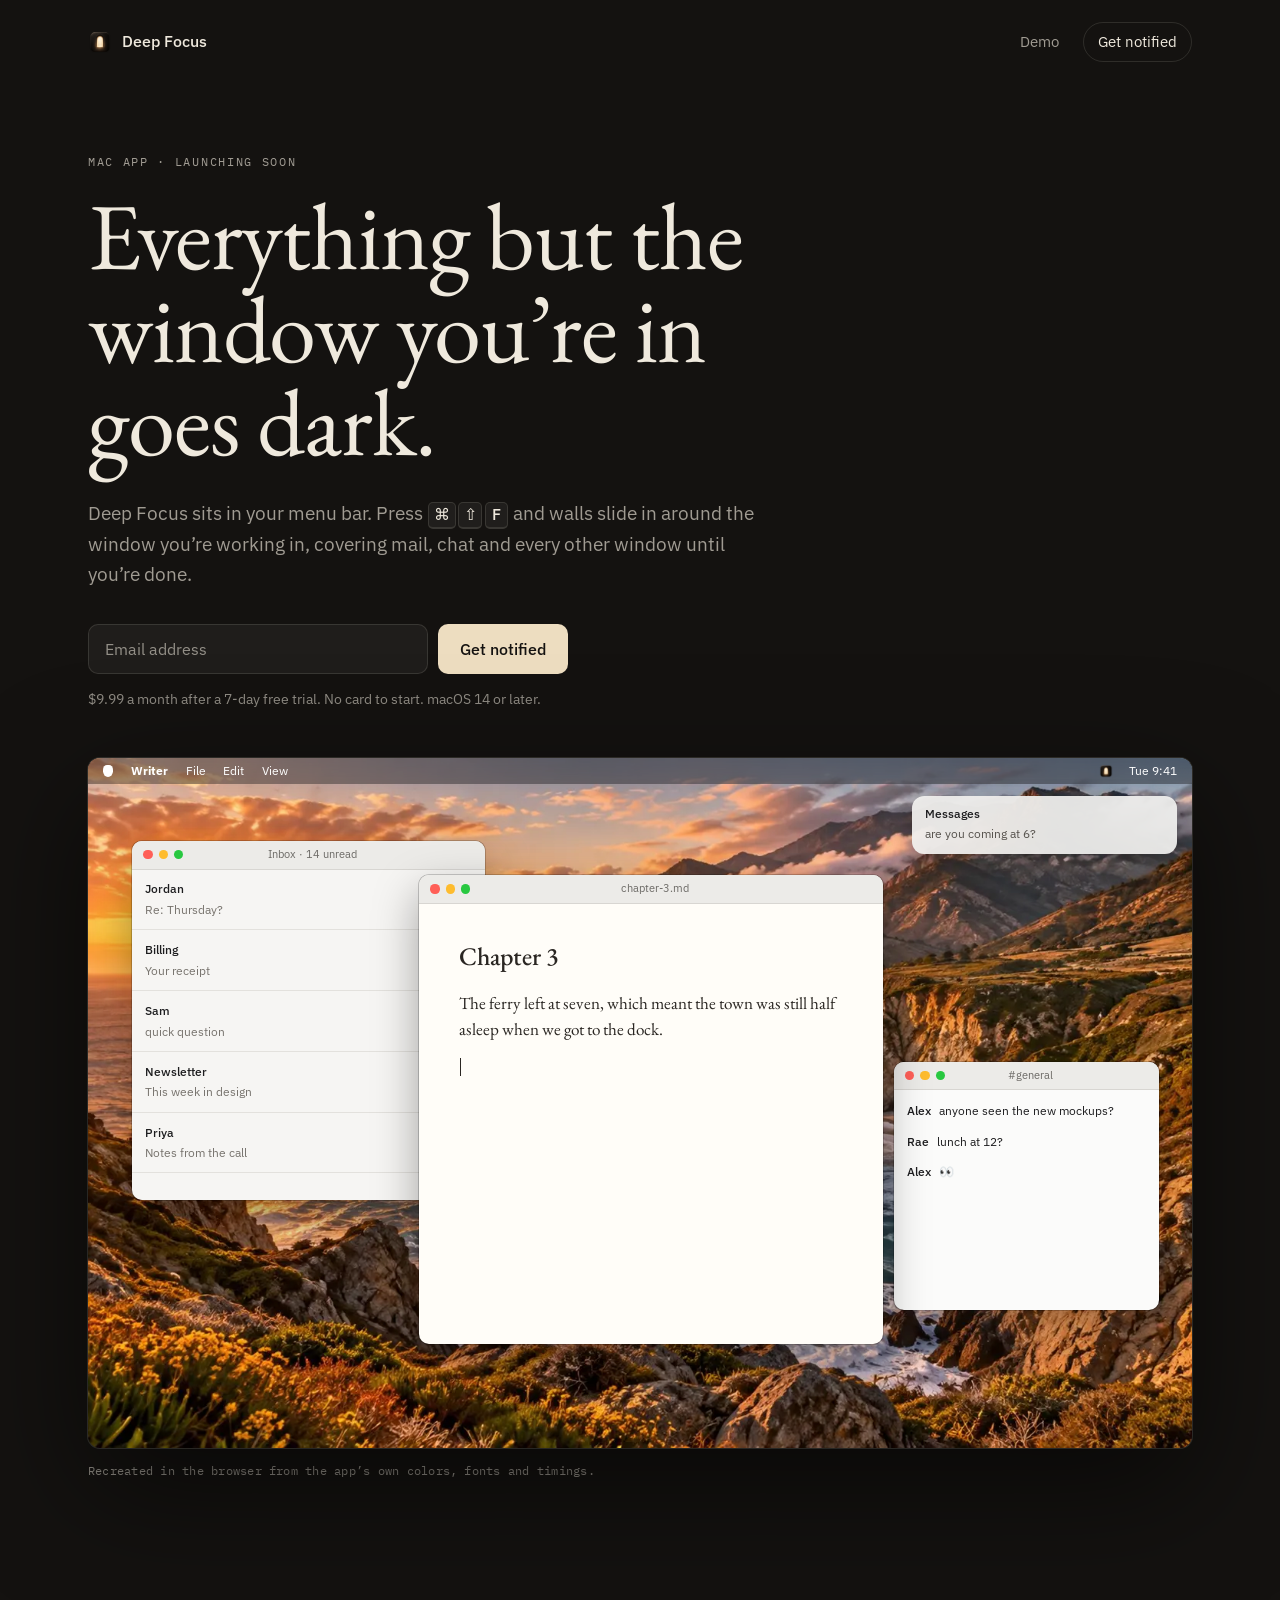
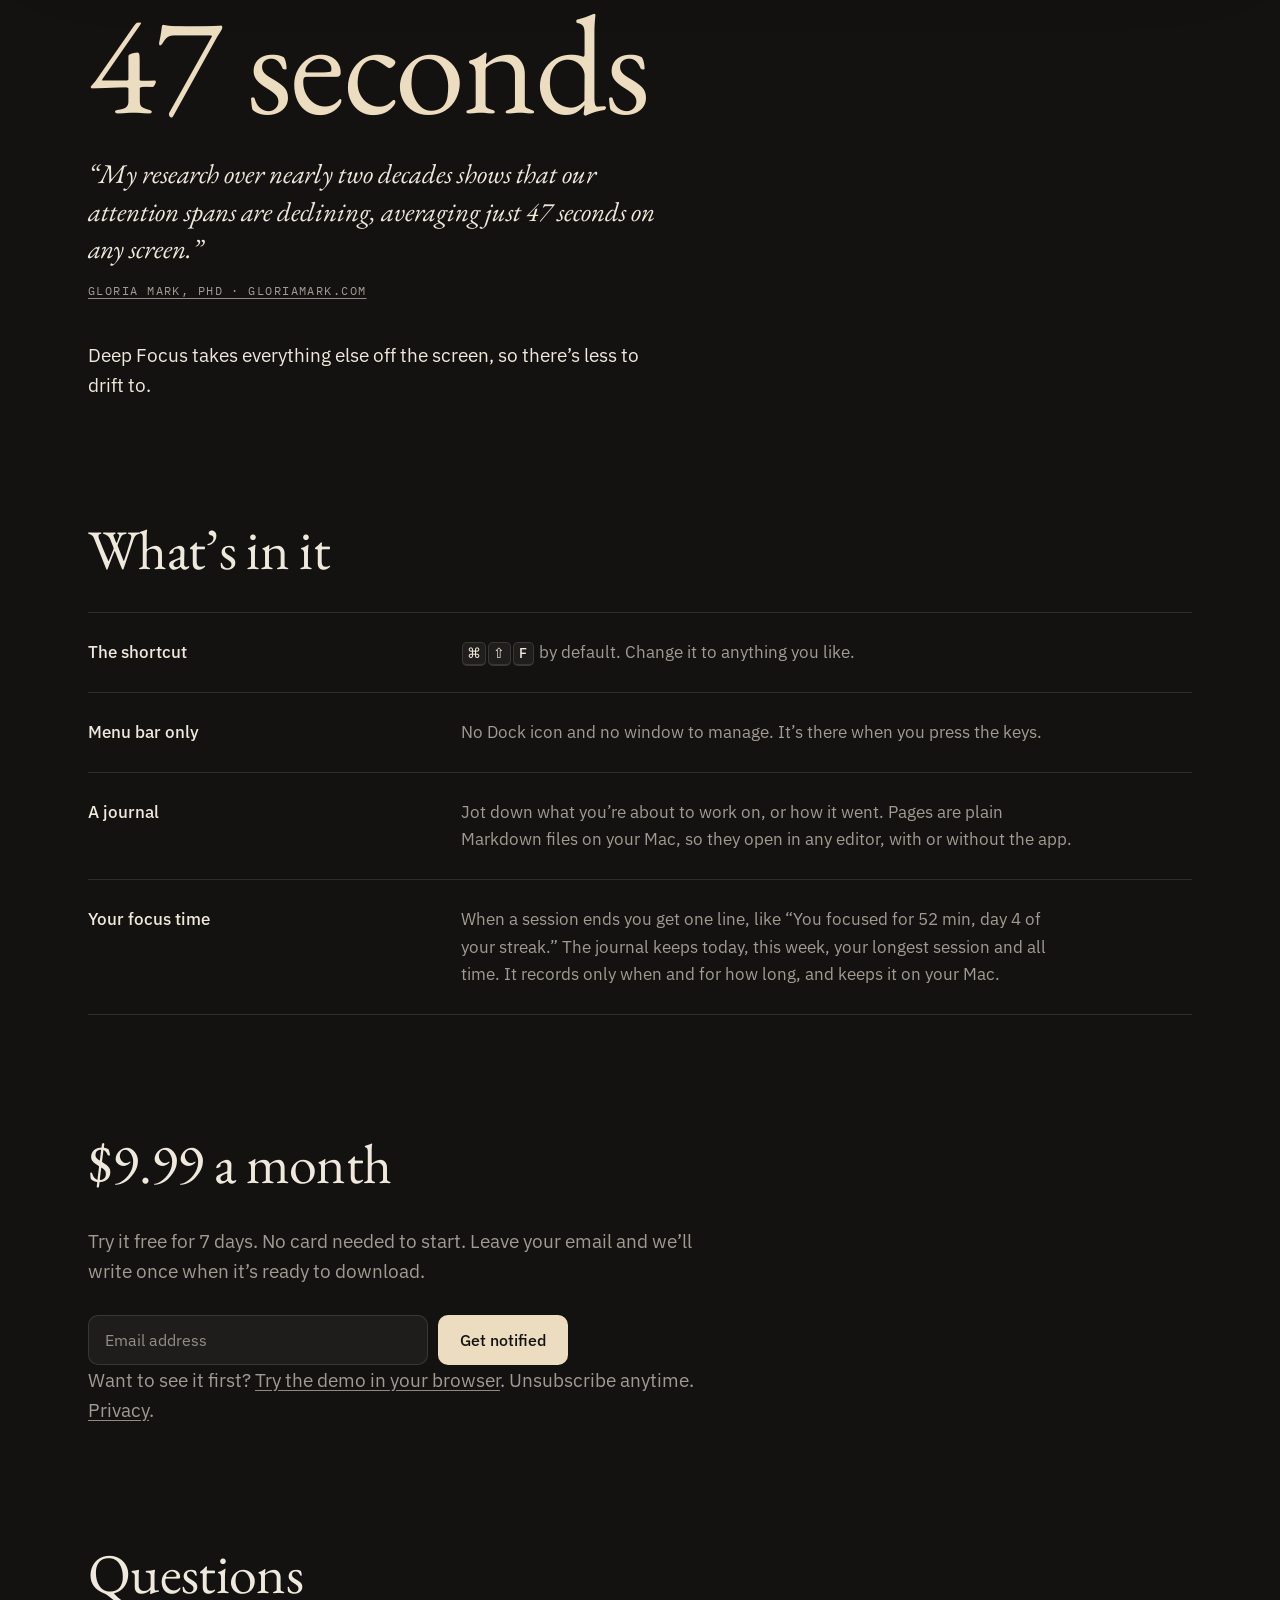
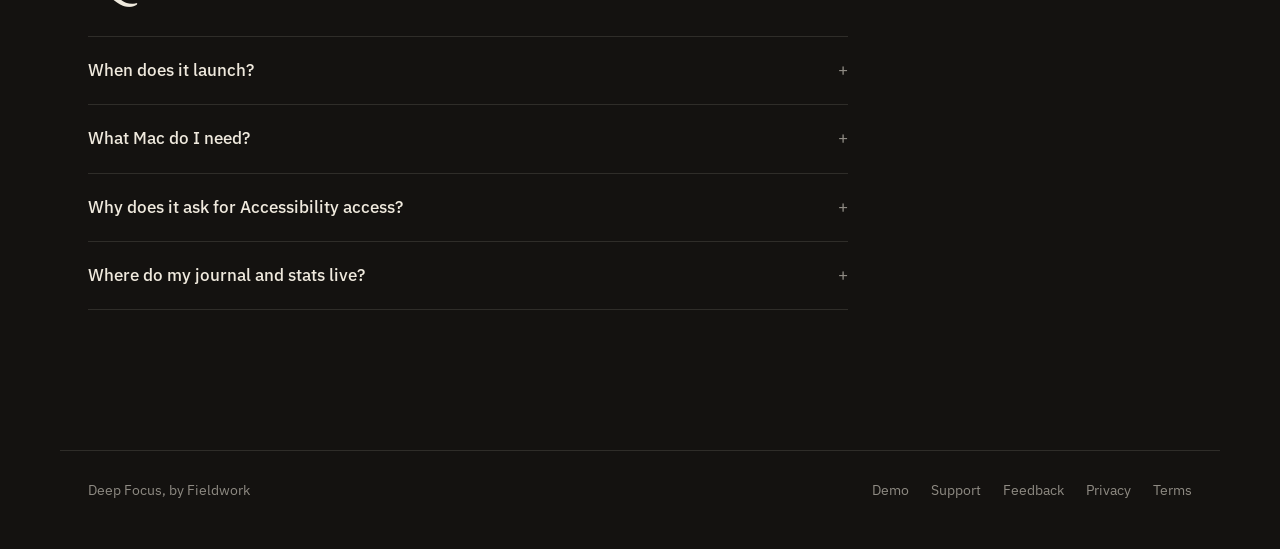
==== commit fba73750: "Raise contrast of small grey text to pass WCAG AA Co-Authored-By: Claude Opus 5.5 <noreply@anthropic" ====
--- a/public/index.html
+++ b/public/index.html
@@ -14,7 +14,7 @@
   <link rel="preconnect" href="https://fonts.gstatic.com" crossorigin>
   <link href="https://fonts.googleapis.com/css2?family=EB+Garamond:ital,wght@0,400;0,500;1,400&family=IBM+Plex+Mono:wght@400&family=IBM+Plex+Sans:wght@400;500&display=swap" rel="stylesheet">
   <link rel="preload" as="image" href="assets/stage-coast.webp" type="image/webp" media="(min-width: 721px)">
-  <link rel="stylesheet" href="landing.css?v=3">
+  <link rel="stylesheet" href="landing.css?v=4">
   <script src="analytics.js?v=1" defer></script>
 </head>
 <body>
--- a/public/landing.css
+++ b/public/landing.css
@@ -3,7 +3,7 @@
   --bg: #141210;
   --ink: #efe9dd;
   --muted: rgba(239, 233, 221, .64);
-  --faint: rgba(239, 233, 221, .42);
+  --faint: rgba(239, 233, 221, .56);
   --line: rgba(239, 233, 221, .12);
   --lamp: #edddc0;
   --serif: "EB Garamond", "Iowan Old Style", Georgia, serif;
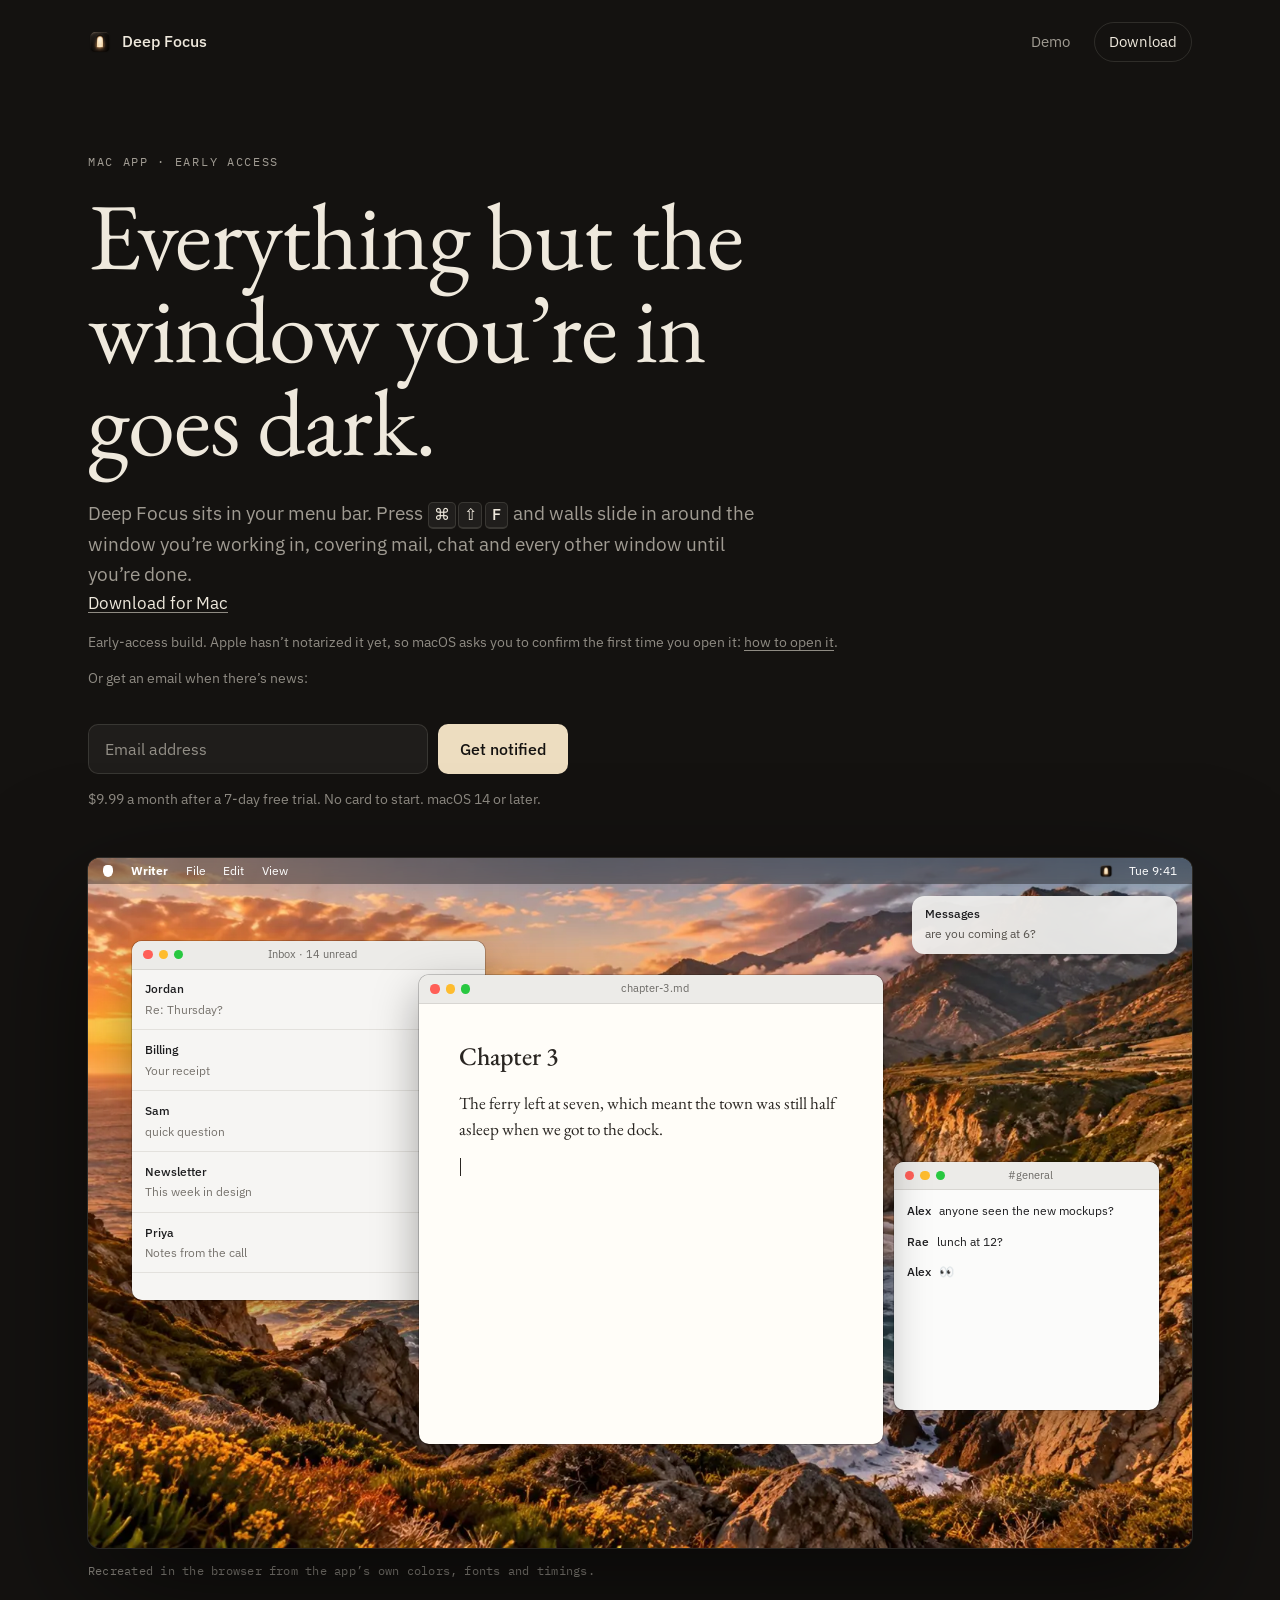
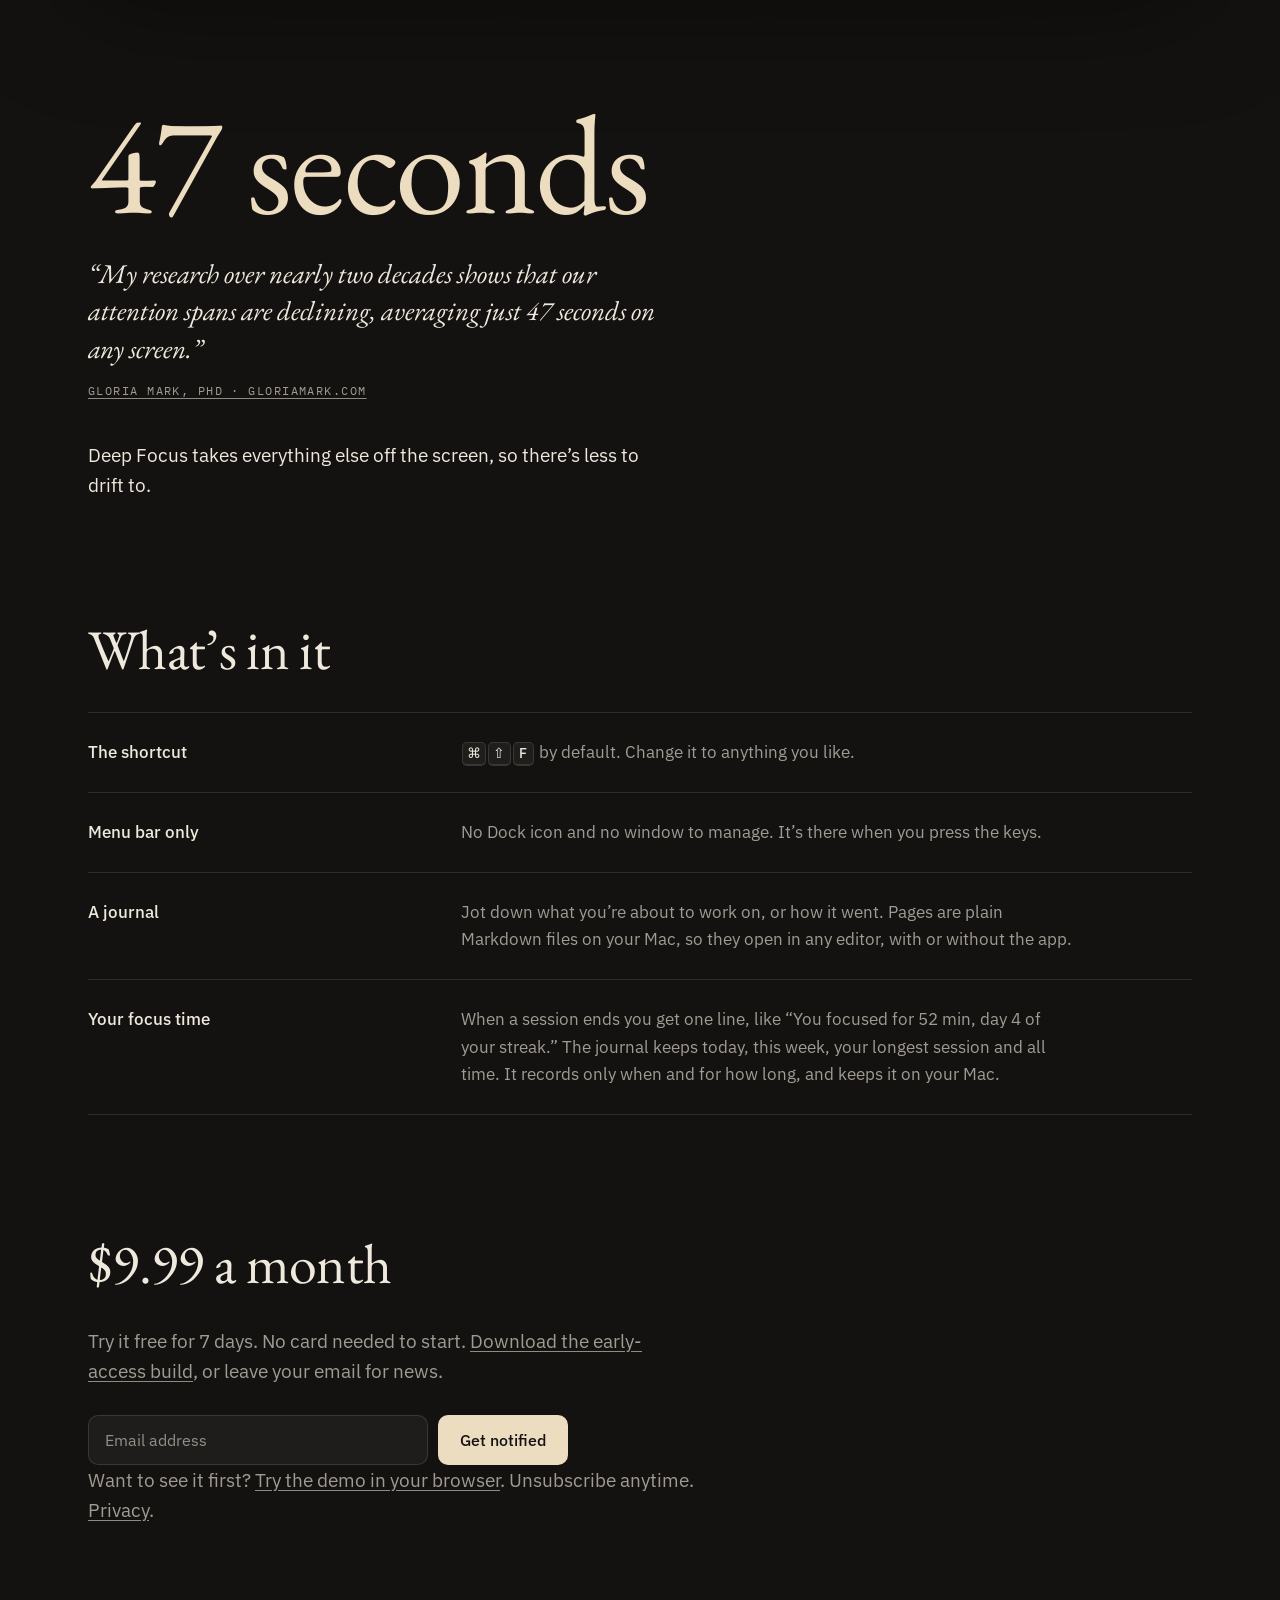
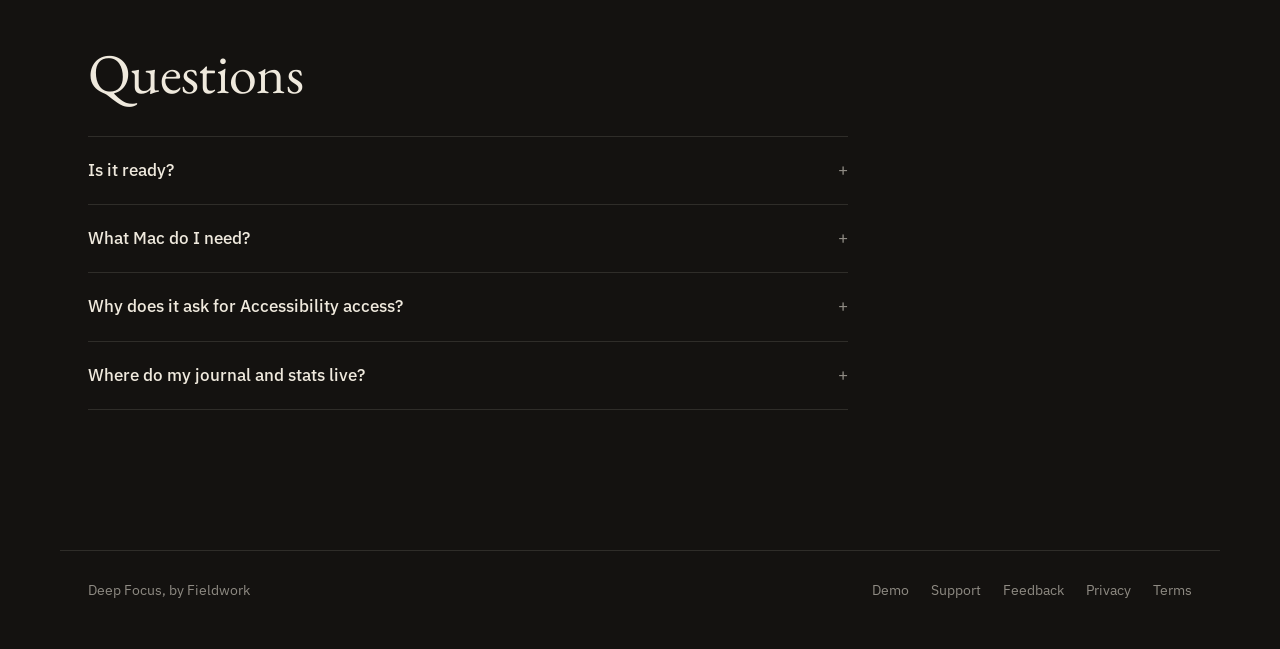
==== commit 81c5adda: "Early access: download button and how-to-open page (index.html) Co-Authored-By: Claude Opus 5.5 <nor" ====
--- a/public/index.html
+++ b/public/index.html
@@ -24,16 +24,21 @@
   <a class="brand" href="./"><img src="assets/icon-128.png" alt="" width="24" height="24"> Deep Focus</a>
   <nav aria-label="Site">
     <a href="try.html" data-track="nav_demo">Demo</a>
-    <a class="nav-cta" href="#notify" data-track="nav_cta">Get notified</a>
+    <a class="nav-cta" href="download/DeepFocus.dmg" data-track="nav_download">Download</a>
   </nav>
 </header>
 
 <main id="main">
   <section class="hero">
-    <p class="label">Mac app &middot; launching soon</p>
+    <p class="label">Mac app &middot; early access</p>
     <h1>Everything but the window you&rsquo;re in goes dark.</h1>
     <p class="lede">Deep Focus sits in your menu bar. Press <kbd>⌘</kbd><kbd>⇧</kbd><kbd>F</kbd> and walls slide in around the window you&rsquo;re working in, covering mail, chat and every other window until you&rsquo;re done.</p>
 
+    <div class="get">
+      <a class="download" href="download/DeepFocus.dmg" data-track="hero_download">Download for Mac</a>
+      <p class="fine">Early-access build. Apple hasn&rsquo;t notarized it yet, so macOS asks you to confirm the first time you open it: <a href="install.html" data-track="hero_install">how to open it</a>.</p>
+    </div>
+    <p class="fine">Or get an email when there&rsquo;s news:</p>
     <form class="signup" id="notify" data-signup="hero" novalidate>
       <label for="email-hero" class="sr">Email address</label>
       <input id="email-hero" name="email_address" type="email" autocomplete="email" inputmode="email" placeholder="Email address" required>
@@ -113,7 +118,7 @@
 
   <section class="price" id="price" aria-labelledby="price-h">
     <h2 id="price-h">$9.99 a month</h2>
-    <p>Try it free for 7 days. No card needed to start. Leave your email and we&rsquo;ll write once when it&rsquo;s ready to download.</p>
+    <p>Try it free for 7 days. No card needed to start. <a href="download/DeepFocus.dmg" data-track="price_download">Download the early-access build</a>, or leave your email for news.</p>
     <form class="signup" id="notify-foot" data-signup="footer" novalidate>
       <label for="email-foot" class="sr">Email address</label>
       <input id="email-foot" name="email_address" type="email" autocomplete="email" inputmode="email" placeholder="Email address" required>
@@ -125,7 +130,7 @@
 
   <section class="faq" aria-labelledby="faq-h">
     <h2 id="faq-h">Questions</h2>
-    <details><summary>When does it launch?</summary><p>Soon. Leave your email and we&rsquo;ll write when it&rsquo;s ready.</p></details>
+    <details><summary>Is it ready?</summary><p>It&rsquo;s in early access. Apple hasn&rsquo;t notarized this build yet, so the first time you open it macOS asks you to confirm. <a href="install.html">Here&rsquo;s how</a>.</p></details>
     <details><summary>What Mac do I need?</summary><p>Any Mac on macOS 14 (Sonoma) or later.</p></details>
     <details><summary>Why does it ask for Accessibility access?</summary><p>macOS asks for it so Deep Focus can find the window you&rsquo;re working in and put the walls around it.</p></details>
     <details><summary>Where do my journal and stats live?</summary><p>On your Mac, in ~/Library/Application Support/Deep Focus. The journal is plain Markdown.</p></details>
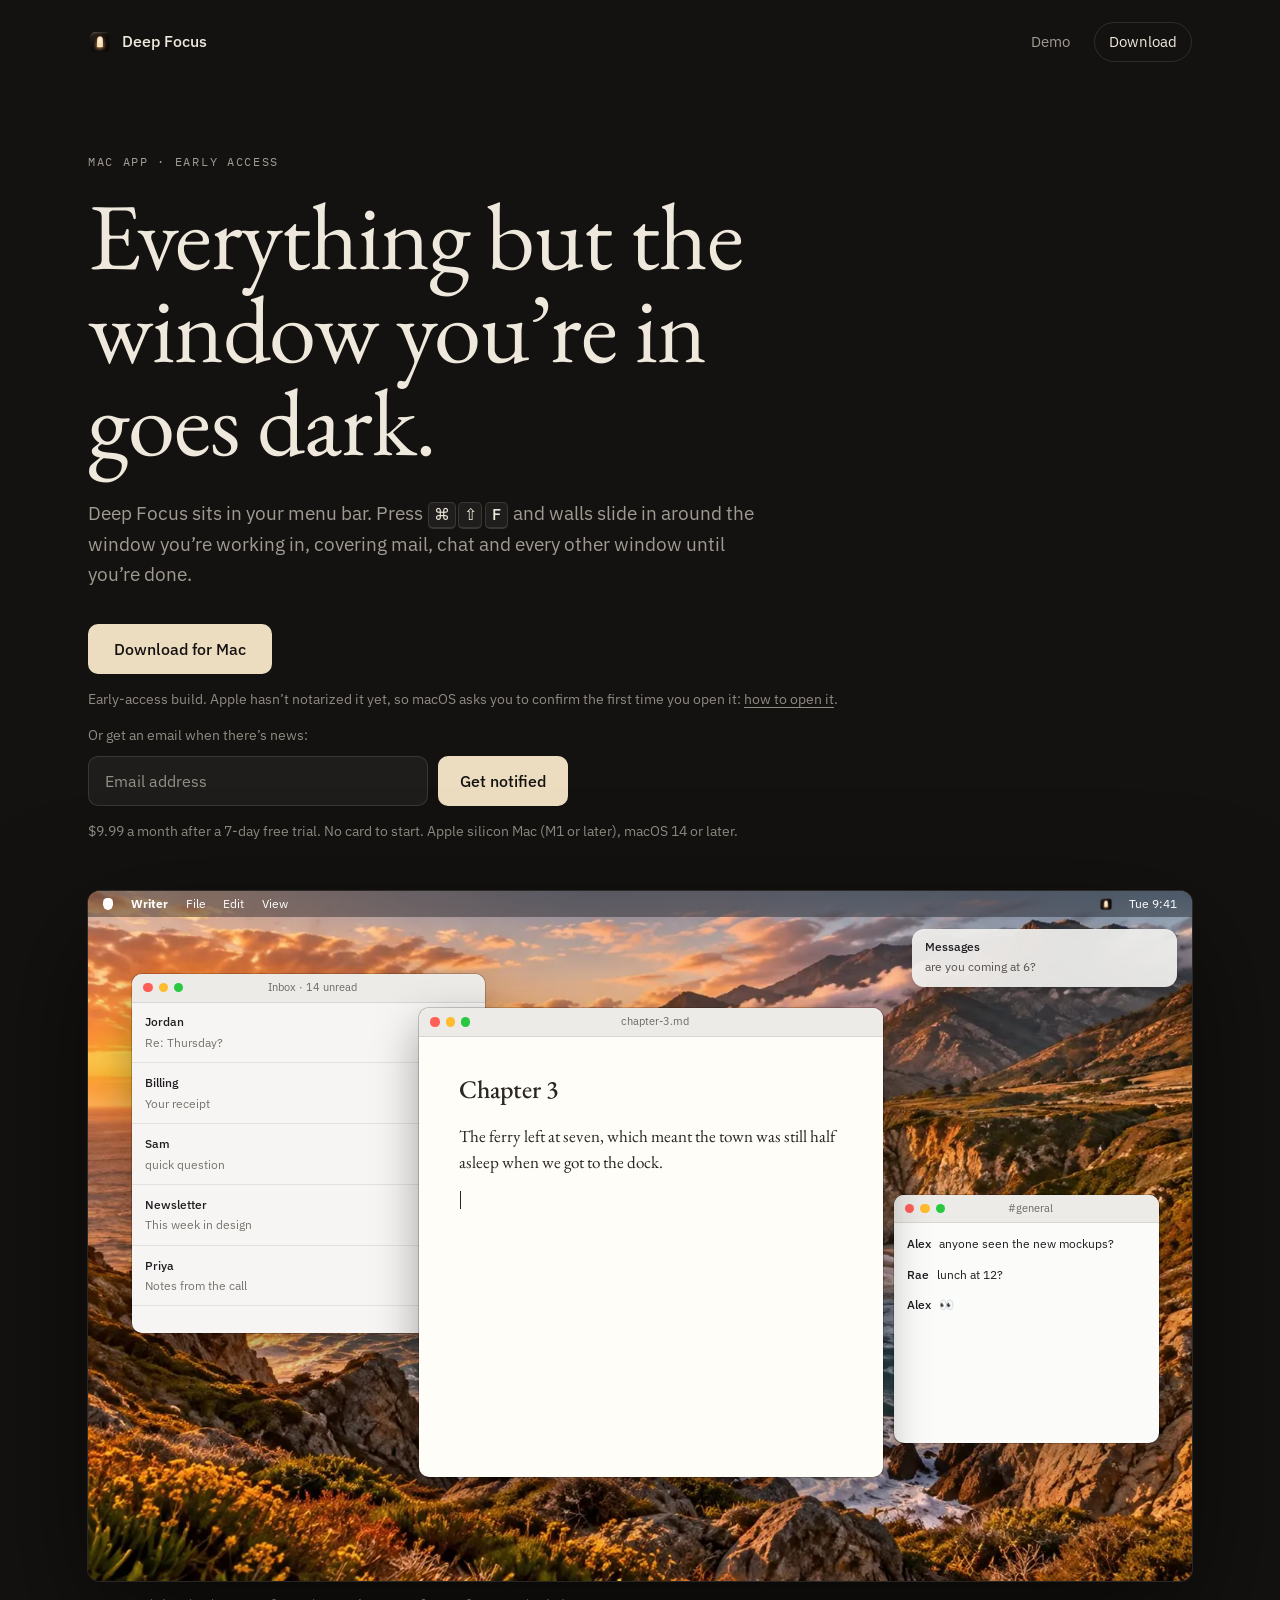
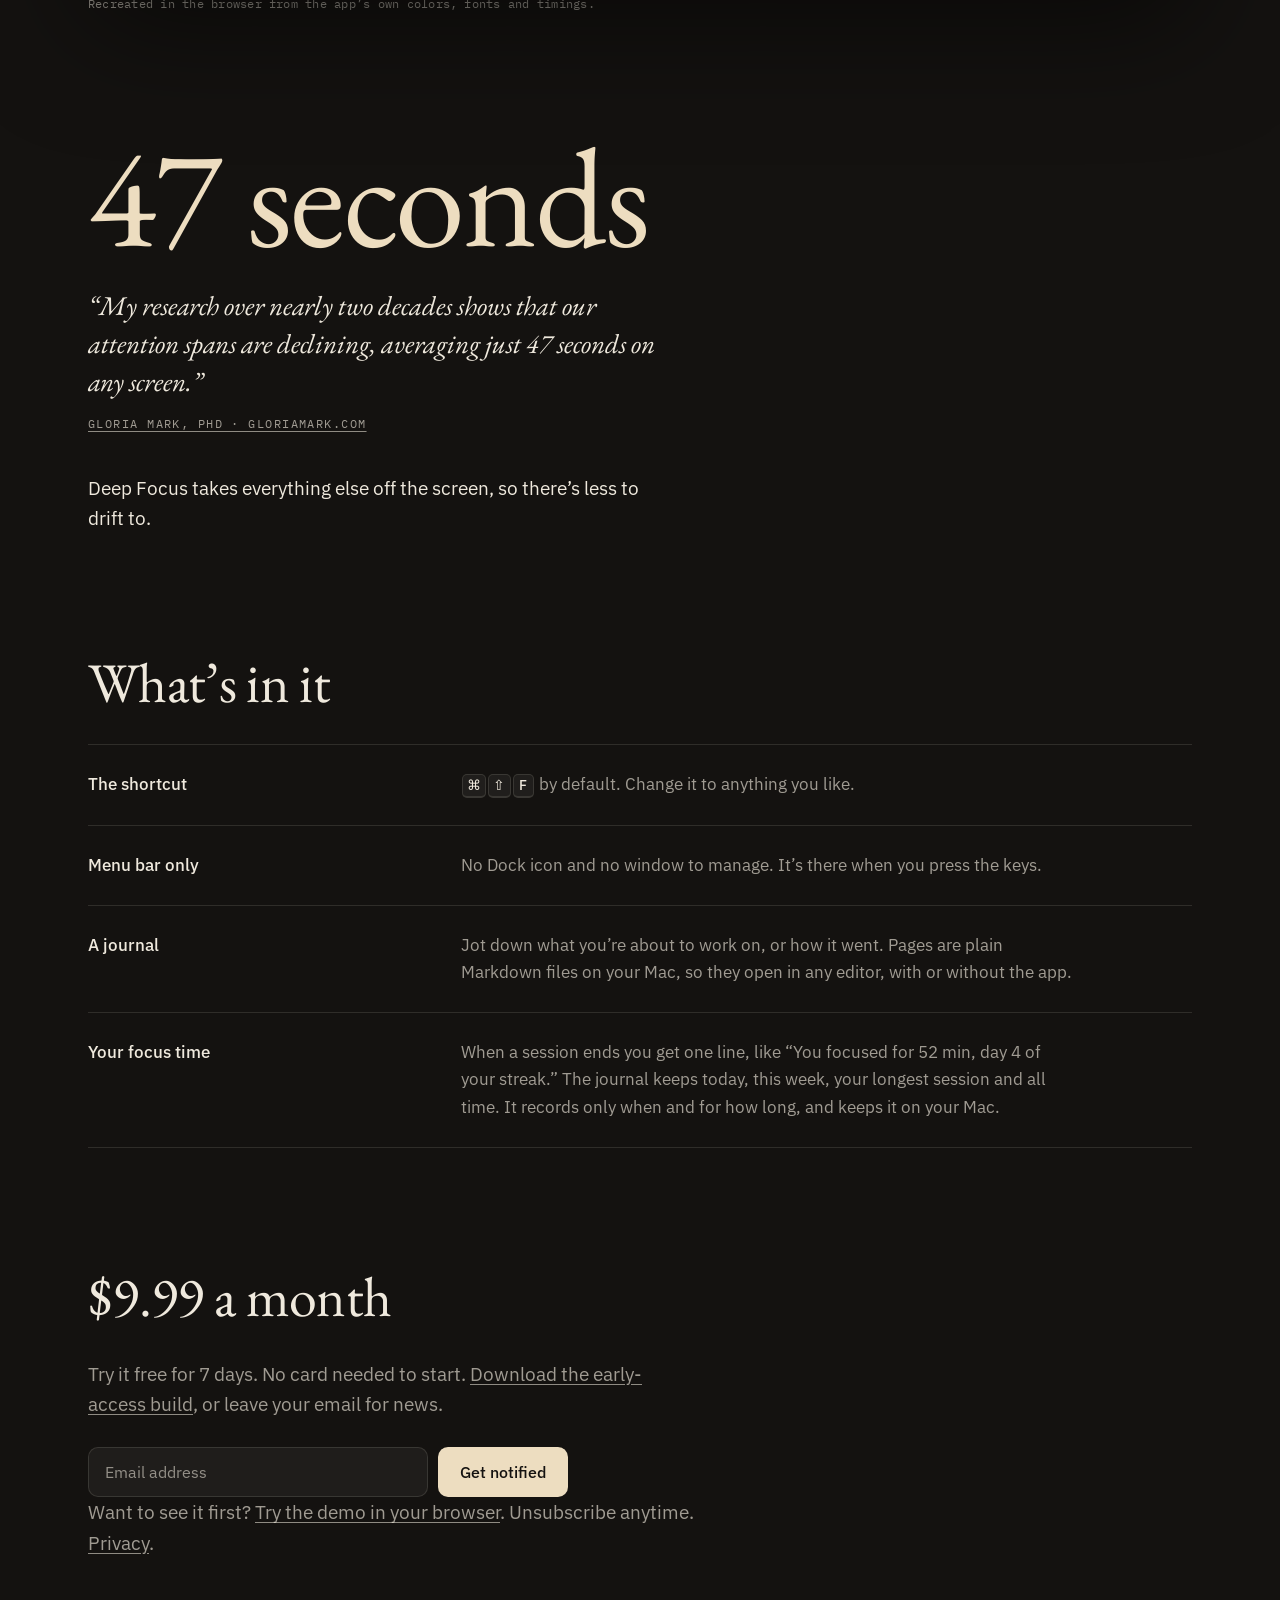
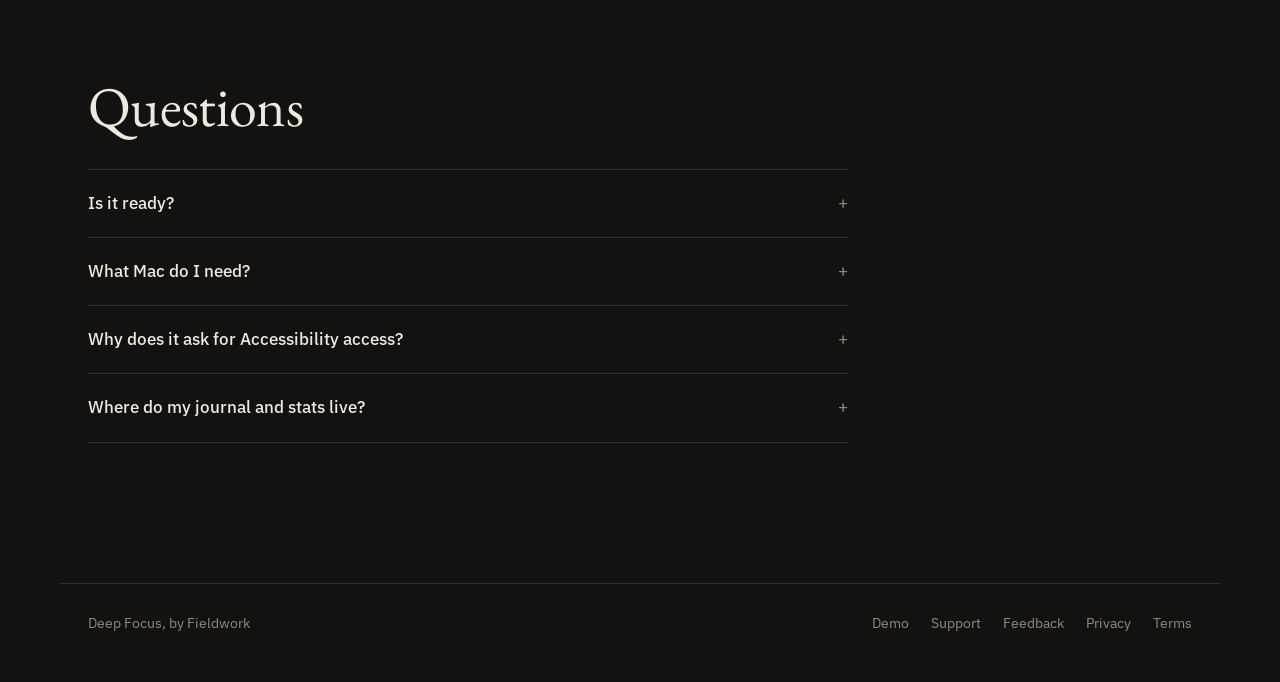
==== commit 80996481: "Landing: Apple silicon only; download from GitHub Releases Co-Authored-By: Claude Opus 5.5 <noreply@" ====
--- a/public/index.html
+++ b/public/index.html
@@ -24,7 +24,7 @@
   <a class="brand" href="./"><img src="assets/icon-128.png" alt="" width="24" height="24"> Deep Focus</a>
   <nav aria-label="Site">
     <a href="try.html" data-track="nav_demo">Demo</a>
-    <a class="nav-cta" href="download/DeepFocus.dmg" data-track="nav_download">Download</a>
+    <a class="nav-cta" href="https://github.com/nickbaumann98/deep-focus-website/releases/download/v0.1.0-early-access/DeepFocus.dmg" data-track="nav_download">Download</a>
   </nav>
 </header>
 
@@ -35,7 +35,7 @@
     <p class="lede">Deep Focus sits in your menu bar. Press <kbd>⌘</kbd><kbd>⇧</kbd><kbd>F</kbd> and walls slide in around the window you&rsquo;re working in, covering mail, chat and every other window until you&rsquo;re done.</p>
 
     <div class="get">
-      <a class="download" href="download/DeepFocus.dmg" data-track="hero_download">Download for Mac</a>
+      <a class="download" href="https://github.com/nickbaumann98/deep-focus-website/releases/download/v0.1.0-early-access/DeepFocus.dmg" data-track="hero_download">Download for Mac</a>
       <p class="fine">Early-access build. Apple hasn&rsquo;t notarized it yet, so macOS asks you to confirm the first time you open it: <a href="install.html" data-track="hero_install">how to open it</a>.</p>
     </div>
     <p class="fine">Or get an email when there&rsquo;s news:</p>
@@ -45,7 +45,7 @@
       <button type="submit">Get notified</button>
       <p class="form-msg" role="status" aria-live="polite"></p>
     </form>
-    <p class="fine">$9.99 a month after a 7-day free trial. No card to start. macOS 14 or later.</p>
+    <p class="fine">$9.99 a month after a 7-day free trial. No card to start. Apple silicon Mac (M1 or later), macOS 14 or later.</p>
   </section>
 
   <figure class="stage-wrap">
@@ -118,7 +118,7 @@
 
   <section class="price" id="price" aria-labelledby="price-h">
     <h2 id="price-h">$9.99 a month</h2>
-    <p>Try it free for 7 days. No card needed to start. <a href="download/DeepFocus.dmg" data-track="price_download">Download the early-access build</a>, or leave your email for news.</p>
+    <p>Try it free for 7 days. No card needed to start. <a href="https://github.com/nickbaumann98/deep-focus-website/releases/download/v0.1.0-early-access/DeepFocus.dmg" data-track="price_download">Download the early-access build</a>, or leave your email for news.</p>
     <form class="signup" id="notify-foot" data-signup="footer" novalidate>
       <label for="email-foot" class="sr">Email address</label>
       <input id="email-foot" name="email_address" type="email" autocomplete="email" inputmode="email" placeholder="Email address" required>
@@ -131,7 +131,7 @@
   <section class="faq" aria-labelledby="faq-h">
     <h2 id="faq-h">Questions</h2>
     <details><summary>Is it ready?</summary><p>It&rsquo;s in early access. Apple hasn&rsquo;t notarized this build yet, so the first time you open it macOS asks you to confirm. <a href="install.html">Here&rsquo;s how</a>.</p></details>
-    <details><summary>What Mac do I need?</summary><p>Any Mac on macOS 14 (Sonoma) or later.</p></details>
+    <details><summary>What Mac do I need?</summary><p>A Mac with Apple silicon (M1 or later) on macOS 14 (Sonoma) or later. This early-access build doesn&rsquo;t run on Intel Macs.</p></details>
     <details><summary>Why does it ask for Accessibility access?</summary><p>macOS asks for it so Deep Focus can find the window you&rsquo;re working in and put the walls around it.</p></details>
     <details><summary>Where do my journal and stats live?</summary><p>On your Mac, in ~/Library/Application Support/Deep Focus. The journal is plain Markdown.</p></details>
   </section>
--- a/public/landing.css
+++ b/public/landing.css
@@ -77,6 +77,13 @@
 .thanks { margin: 0; font-size: 16px; color: var(--muted); }
 .thanks strong { color: var(--ink); font-weight: 500; }
 .fine { margin: 14px 0 0; font-size: 14px; color: var(--faint); }
+.get { margin-top: 34px; }
+.download {
+  display: inline-flex; align-items: center; height: 50px; padding: 0 26px; border-radius: 10px;
+  font: 500 16px var(--sans); color: var(--bg); background: var(--lamp); text-decoration: none;
+}
+.download:hover { background: #f6ead2; color: var(--bg); }
+.get + .fine + .signup { margin-top: 10px; }
 
 /* The stage: a small Mac screen. Sizes inside are in container units so it scales. */
 .stage-wrap { max-width: 1160px; margin: 0 auto; padding: 0 28px; }
